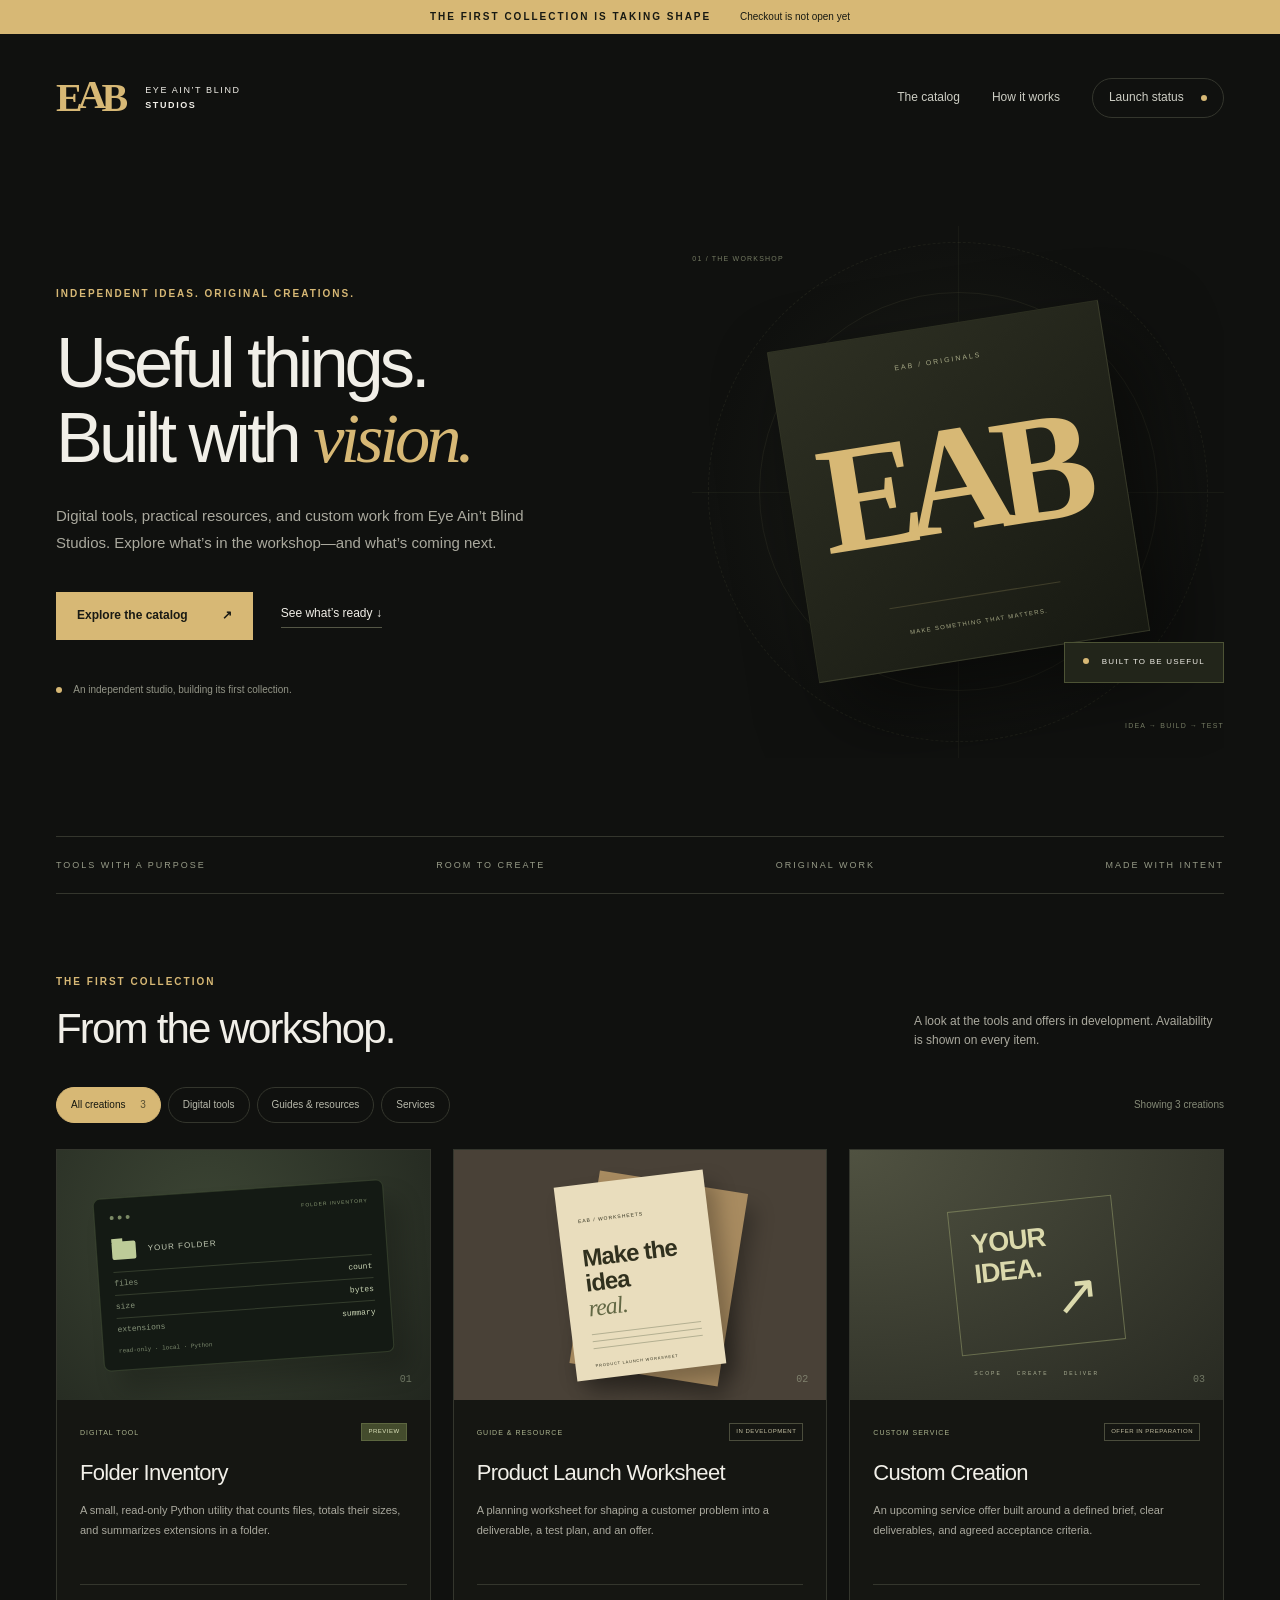
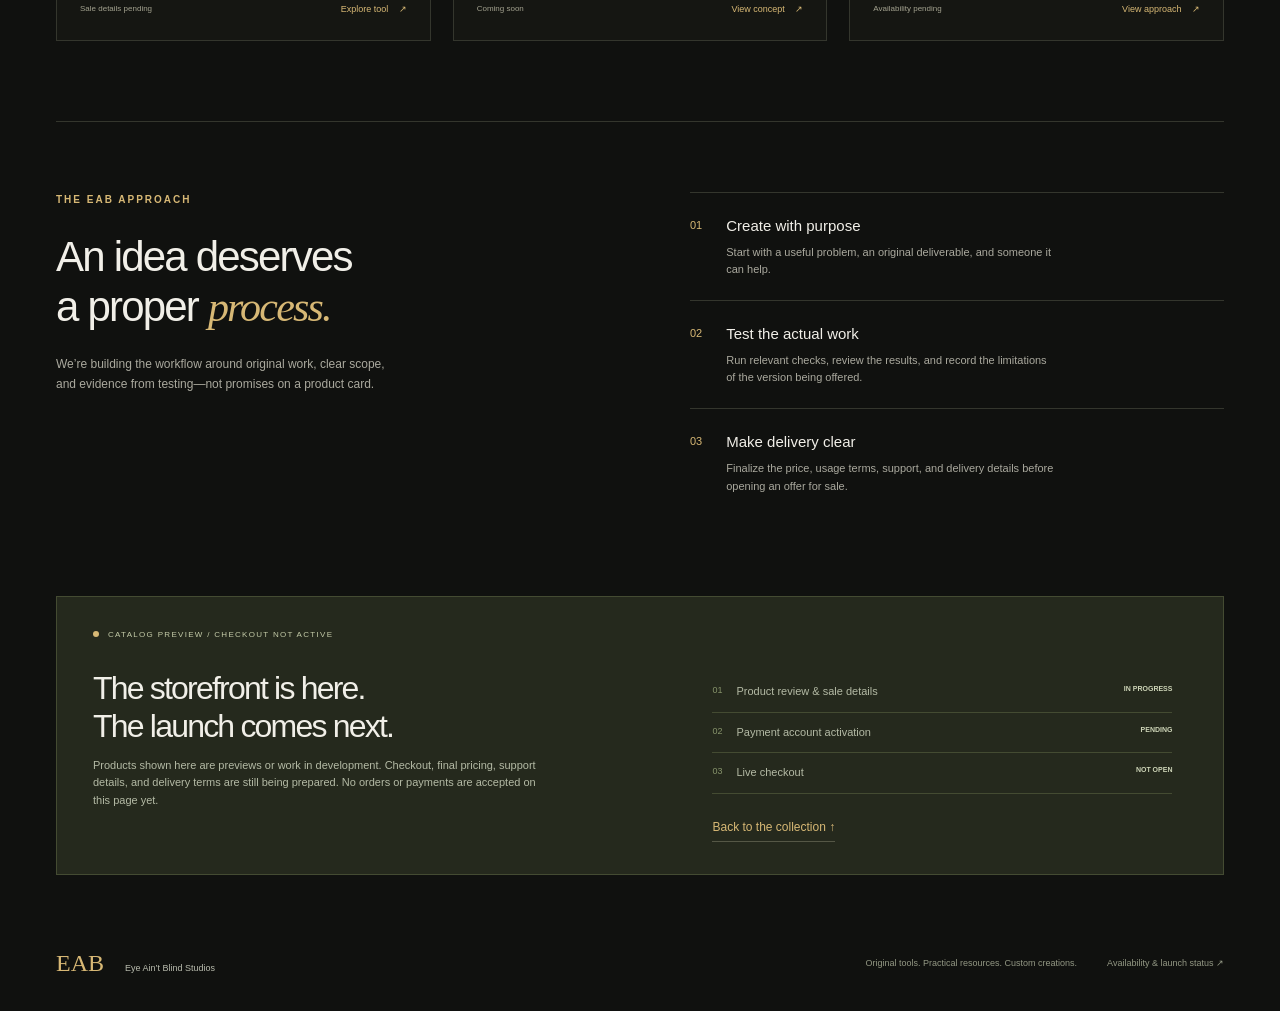
==== index.html @ 7453aaee "Publish original EAB catalog preview" ====
<!doctype html>
<html lang="en"><head><meta charset="utf-8"><meta name="viewport" content="width=device-width,initial-scale=1"><meta name="description" content="Explore original digital tools, practical guides and custom creation services from Eye Ain’t Blind Studios. Preview the catalog as we prepare for launch."><meta name="theme-color" content="#10110f"><title>EAB Studios — Original Tools & Custom Creations</title><link rel="stylesheet" href="styles.css"><script src="catalog.js" defer></script></head>
<body><a class="skip" href="#catalog">Skip to catalog</a><div class="announcement">THE FIRST COLLECTION IS TAKING SHAPE <span>Checkout is not open yet</span></div>
<header class="header"><a class="brand" href="#" aria-label="EAB Studios home"><span class="brand-mark">E<span>A</span>B</span><span>EYE AIN’T BLIND<br><b>STUDIOS</b></span></a><nav aria-label="Main navigation"><a href="#catalog">The catalog</a><a href="#process">How it works</a><a class="nav-pill" href="#launch">Launch status <i></i></a></nav></header>
<main><section class="hero"><div class="hero-copy"><p class="eyebrow">INDEPENDENT IDEAS. ORIGINAL CREATIONS.</p><h1>Useful things.<br>Built with <em>vision.</em></h1><p class="intro">Digital tools, practical resources, and custom work from Eye Ain’t Blind Studios. Explore what’s in the workshop—and what’s coming next.</p><div class="hero-actions"><a class="button primary" href="#catalog">Explore the catalog <span>↗</span></a><a class="text-link" href="#launch">See what’s ready <span>↓</span></a></div><div class="hero-note"><span class="dot"></span> An independent studio, building its first collection.</div></div><div class="hero-art" aria-hidden="true"><div class="orbit orbit-one"></div><div class="orbit orbit-two"></div><div class="orbit orbit-three"></div><div class="art-cross horizontal"></div><div class="art-cross vertical"></div><div class="art-core"><span class="small-label">EAB / ORIGINALS</span><div class="monogram">E<span>A</span>B</div><span class="core-rule"></span><span class="small-label bottom">MAKE SOMETHING THAT MATTERS.</span></div><span class="art-coordinate top-left">01 / THE WORKSHOP</span><span class="art-coordinate bottom-right">IDEA → BUILD → TEST</span><div class="floating-label"><span class="dot"></span> BUILT TO BE USEFUL</div></div></section>
<div class="collection-line"><span>TOOLS WITH A PURPOSE</span><span>ROOM TO CREATE</span><span>ORIGINAL WORK</span><span>MADE WITH INTENT</span></div>
<section id="catalog" class="catalog section"><div class="section-heading"><div><p class="eyebrow">THE FIRST COLLECTION</p><h2>From the workshop.</h2></div><p>A look at the tools and offers in development. Availability is shown on every item.</p></div><div class="catalog-controls"><div class="filters" role="group" aria-label="Filter catalog"><button class="filter active" data-filter="all" aria-pressed="true">All creations <span>3</span></button><button class="filter" data-filter="tools" aria-pressed="false">Digital tools</button><button class="filter" data-filter="guides" aria-pressed="false">Guides & resources</button><button class="filter" data-filter="services" aria-pressed="false">Services</button></div><p id="results" aria-live="polite">Showing 3 creations</p></div>
<div class="product-grid">
<article class="product" data-category="tools"><div class="product-art tool-art" aria-hidden="true"><div class="mini-window"><div class="window-dots"><b></b><b></b><b></b><span>FOLDER INVENTORY</span></div><div class="file-row"><span class="folder-icon"></span><span>YOUR FOLDER</span></div><div class="inventory-line"><span>files</span><strong>count</strong></div><div class="inventory-line"><span>size</span><strong>bytes</strong></div><div class="inventory-line"><span>extensions</span><strong>summary</strong></div><div class="code-note">read-only · local · Python</div></div><span class="art-index">01</span></div><div class="product-copy"><div class="product-top"><span class="category">DIGITAL TOOL</span><span class="status preview">PREVIEW</span></div><h3>Folder Inventory</h3><p>A small, read-only Python utility that counts files, totals their sizes, and summarizes extensions in a folder.</p><div class="product-bottom"><span>Sale details pending</span><button class="detail-link" data-detail="inventory">Explore tool <span>↗</span></button></div></div></article>
<article class="product" data-category="guides"><div class="product-art guide-art" aria-hidden="true"><div class="paper back"></div><div class="paper front"><span class="paper-logo">EAB / WORKSHEETS</span><strong>Make the<br>idea<br><em>real.</em></strong><div class="paper-lines"><i></i><i></i><i></i></div><span class="paper-footer">PRODUCT LAUNCH WORKSHEET</span></div><span class="art-index">02</span></div><div class="product-copy"><div class="product-top"><span class="category">GUIDE & RESOURCE</span><span class="status">IN DEVELOPMENT</span></div><h3>Product Launch Worksheet</h3><p>A planning worksheet for shaping a customer problem into a deliverable, a test plan, and an offer.</p><div class="product-bottom"><span>Coming soon</span><button class="detail-link" data-detail="worksheet">View concept <span>↗</span></button></div></div></article>
<article class="product" data-category="services"><div class="product-art service-art" aria-hidden="true"><div class="service-symbol"><span>YOUR<br>IDEA.</span><i>↗</i></div><div class="service-labels"><span>SCOPE</span><span>CREATE</span><span>DELIVER</span></div><span class="art-index">03</span></div><div class="product-copy"><div class="product-top"><span class="category">CUSTOM SERVICE</span><span class="status">OFFER IN PREPARATION</span></div><h3>Custom Creation</h3><p>An upcoming service offer built around a defined brief, clear deliverables, and agreed acceptance criteria.</p><div class="product-bottom"><span>Availability pending</span><button class="detail-link" data-detail="service">View approach <span>↗</span></button></div></div></article>
</div></section>
<section id="process" class="process section"><div><p class="eyebrow">THE EAB APPROACH</p><h2>An idea deserves<br>a proper <em>process.</em></h2><p>We’re building the workflow around original work, clear scope, and evidence from testing—not promises on a product card.</p></div><ol><li><span>01</span><div><h3>Create with purpose</h3><p>Start with a useful problem, an original deliverable, and someone it can help.</p></div></li><li><span>02</span><div><h3>Test the actual work</h3><p>Run relevant checks, review the results, and record the limitations of the version being offered.</p></div></li><li><span>03</span><div><h3>Make delivery clear</h3><p>Finalize the price, usage terms, support, and delivery details before opening an offer for sale.</p></div></li></ol></section>
<section id="launch" class="launch section"><div class="launch-top"><span class="dot"></span><span>CATALOG PREVIEW / CHECKOUT NOT ACTIVE</span></div><div class="launch-body"><div><h2>The storefront is here.<br>The launch comes next.</h2><p>Products shown here are previews or work in development. Checkout, final pricing, support details, and delivery terms are still being prepared. No orders or payments are accepted on this page yet.</p></div><div class="launch-checks"><p><span>01</span> Product review & sale details <b>IN PROGRESS</b></p><p><span>02</span> Payment account activation <b>PENDING</b></p><p><span>03</span> Live checkout <b>NOT OPEN</b></p><a class="text-link" href="#catalog">Back to the collection ↑</a></div></div></section></main>
<footer><a class="footer-brand" href="#">EAB <span>Eye Ain’t Blind Studios</span></a><p>Original tools. Practical resources. Custom creations.</p><a href="#launch">Availability & launch status ↗</a></footer>
<dialog id="product-dialog" aria-labelledby="dialog-title"><div class="dialog-header"><span class="eyebrow">EAB / PRODUCT NOTES</span><button id="close-dialog" aria-label="Close product details">×</button></div><p id="dialog-status" class="status"></p><h2 id="dialog-title"></h2><p id="dialog-description"></p><ul id="dialog-points"></ul><p class="dialog-notice">This item is not currently offered for sale. Final pricing, usage terms, support and delivery details will be shown before checkout opens.</p><button class="button primary" id="dialog-done">Back to catalog</button></dialog>
</body></html>
---- styles.css ----
:root{--bg:#10110f;--panel:#191a16;--line:#34362d;--gold:#d7b875;--text:#f1efe8;--muted:#aaa99e}*{box-sizing:border-box}html{scroll-behavior:smooth;scroll-padding-top:32px}body{margin:0;background:var(--bg);color:var(--text);font-family:Arial,Helvetica,sans-serif;font-size:16px;line-height:1.6}a{color:inherit;text-decoration:none}button{font:inherit;cursor:pointer}button:focus-visible,a:focus-visible{outline:2px solid var(--gold);outline-offset:5px}[hidden]{display:none!important}.skip{position:absolute;top:-80px;left:15px;background:var(--gold);color:#111;padding:12px;z-index:10}.skip:focus{top:12px}.announcement{background:#d7b875;color:#171912;text-align:center;padding:9px 20px;font-size:10px;font-weight:bold;letter-spacing:2px}.announcement span{font-weight:normal;letter-spacing:0;margin-left:24px}.header,main,footer{max-width:1440px;margin:auto}.header{display:flex;align-items:center;justify-content:space-between;padding:32px 56px}.brand{display:flex;align-items:center;gap:17px}.brand>span:last-child{font-size:9px;line-height:1.7;letter-spacing:1.6px}.brand-mark{font-family:Georgia,serif;font-weight:bold;font-size:40px;letter-spacing:-5px;padding-right:5px;color:var(--gold)}.brand-mark span,.monogram span{display:inline-block;transform:translateY(-3px)}nav{display:flex;align-items:center;gap:32px;font-size:12px;color:#cdcec4}.nav-pill{border:1px solid var(--line);padding:9px 16px;border-radius:30px}.nav-pill i{display:inline-block;width:6px;height:6px;background:var(--gold);border-radius:100%;margin-left:14px}.hero{padding:64px 56px 78px;display:grid;grid-template-columns:1.15fr 1fr;gap:25px;align-items:center}.eyebrow{font-size:10px;font-weight:bold;letter-spacing:2px;color:var(--gold);margin:0 0 24px}.hero h1{font-size:clamp(52px,5.5vw,83px);line-height:1.06;letter-spacing:-4px;font-weight:500;margin:0 0 27px}em{font-family:Georgia,serif;font-weight:normal;color:var(--gold)}.intro{color:var(--muted);font-size:15px;max-width:475px;line-height:1.8}.hero-actions{display:flex;gap:28px;align-items:center;margin-top:36px}.button{display:inline-flex;justify-content:center;align-items:center;gap:34px;padding:14px 21px;border:0;font-size:12px;font-weight:bold}.primary{background:var(--gold);color:#191a14}.primary:hover{background:#ebce91}.text-link{font-size:12px;border-bottom:1px solid #555746;padding-bottom:4px}.hero-note{font-size:10px;color:#939587;margin-top:42px}.dot{display:inline-block;width:6px;height:6px;border-radius:100%;background:var(--gold);margin-right:9px}.hero-art{aspect-ratio:1;position:relative;display:grid;place-items:center;overflow:hidden;background:radial-gradient(ellipse at center,#34372955,transparent 66%)}.orbit{position:absolute;border:1px solid #5d62432e;border-radius:50%;width:75%;height:75%}.orbit-two{width:58%;height:58%}.orbit-three{width:94%;height:94%;border-style:dashed}.art-cross{position:absolute;background:#5d62431f}.horizontal{height:1px;width:100%;top:50%}.vertical{width:1px;height:100%;left:50%}.art-core{width:63%;height:63%;display:flex;align-items:center;justify-content:center;flex-direction:column;border:1px solid #6a6c493b;background:linear-gradient(145deg,#2e3023,#171912);transform:rotate(-9deg);box-shadow:24px 40px 80px #0008}.small-label{font-size:7px;letter-spacing:2px;color:#a8aa87}.monogram{font-family:Georgia,serif;font-size:clamp(80px,12vw,164px);line-height:1.5;letter-spacing:-19px;color:var(--gold);padding-right:18px;font-weight:bold}.core-rule{width:52%;height:1px;background:#8b805551;margin:0 0 22px}.bottom{font-size:6px;letter-spacing:1.3px}.art-coordinate{position:absolute;color:#747a62;font-size:7px;letter-spacing:1.2px}.top-left{top:5%;left:0}.bottom-right{bottom:5%;right:0}.floating-label{position:absolute;right:0;bottom:14%;font-size:8px;letter-spacing:1.2px;background:#22251a;border:1px solid #4d5335;padding:13px 18px}.collection-line{display:flex;justify-content:space-between;margin:0 56px;padding:21px 0;border-top:1px solid var(--line);border-bottom:1px solid var(--line);font-size:9px;letter-spacing:2px;color:#979b87}.section{padding:80px 56px}.section-heading{display:flex;justify-content:space-between;align-items:end;gap:40px}.section-heading h2,.process h2,.launch h2{font-size:42px;letter-spacing:-1.8px;line-height:1.2;font-weight:500;margin:0}.section-heading .eyebrow{margin-bottom:14px}.section-heading>p{color:var(--muted);font-size:12px;max-width:310px;margin:0 0 4px}.catalog-controls{display:flex;align-items:center;justify-content:space-between;margin:33px 0 26px}.filters{display:flex;gap:7px;flex-wrap:wrap}.filter{border:1px solid var(--line);padding:9px 14px;background:transparent;color:#b9baac;font-size:10px;border-radius:25px}.filter.active{color:#15170f;background:var(--gold);border-color:var(--gold)}.filter span{margin-left:12px;opacity:.65}#results{font-size:10px;color:#858a77}.product-grid{display:grid;grid-template-columns:repeat(3,1fr);gap:22px}.product{border:1px solid var(--line);background:#151612;overflow:hidden;transition:transform .2s,border-color .2s}.product:hover{transform:translateY(-4px);border-color:#6c7154}.product-art{height:250px;position:relative;overflow:hidden;display:grid;place-items:center}.tool-art{background:radial-gradient(circle at 40% 30%,#3c4534,#22271f)}.mini-window{width:78%;background:#141a14;border:1px solid #788b5e4d;border-radius:7px;padding:15px;box-shadow:15px 20px 25px #0003;transform:rotate(-4deg)}.window-dots{display:flex;gap:4px;align-items:center}.window-dots b{height:4px;width:4px;background:#7b8a65;border-radius:50%}.window-dots span{margin-left:auto;font-size:5px;color:#8a9a75;letter-spacing:1px}.file-row{display:flex;align-items:center;gap:12px;margin:20px 0 12px;font-size:8px;letter-spacing:1px;color:#c4ccb6}.folder-icon{width:24px;height:18px;background:#bdcb98;border-radius:2px;position:relative}.folder-icon:before{content:'';position:absolute;width:11px;height:4px;background:#bdcb98;top:-3px;left:0}.inventory-line{display:flex;justify-content:space-between;border-top:1px solid #343d2d;padding:5px 0;font:8px/1.5 monospace;color:#89967c}.inventory-line strong{color:#c9d4b4;font-weight:normal}.code-note{margin-top:7px;font:6px monospace;color:#7b886d}.art-index{position:absolute;bottom:15px;right:18px;font:10px monospace;color:#aeb79b88}.guide-art{background:#494137}.paper{position:absolute;width:150px;height:195px;box-shadow:10px 14px 20px #0004}.paper.back{background:#a88b60;transform:rotate(9deg) translate(19px,0)}.paper.front{background:#e9ddbd;transform:rotate(-7deg);color:#30301e;padding:20px}.paper-logo{font-size:5px;letter-spacing:1px}.paper strong{display:block;font-size:24px;line-height:1.05;margin-top:15px;letter-spacing:-1px}.paper strong em{color:#626744}.paper-lines{margin-top:13px}.paper-lines i{display:block;height:1px;background:#b4b092;margin-top:6px}.paper-footer{display:block;font-size:4px;letter-spacing:.8px;margin-top:14px}.service-art{background:radial-gradient(ellipse at top left,#505241,#282a22)}.service-symbol{width:165px;height:145px;display:flex;justify-content:space-between;border:1px solid #989f6e88;transform:rotate(-6deg);padding:20px;color:#dbd9ac}.service-symbol span{font-size:27px;font-weight:bold;line-height:1.1;letter-spacing:-1px}.service-symbol i{align-self:end;font-size:55px;font-style:normal;line-height:1}.service-labels{position:absolute;bottom:23px;display:flex;gap:15px;font-size:5px;letter-spacing:2px;color:#aeb397}.product-copy{padding:23px}.product-top{display:flex;justify-content:space-between;align-items:center;gap:8px}.category{font-size:7px;color:#acb58f;letter-spacing:1px}.status{font-size:6px;letter-spacing:.5px;border:1px solid #4b4d3c;color:#c3bea1;padding:3px 6px;display:inline-block}.preview{background:#444c2d;color:#e0e6be;border-color:#5c663f}.product h3{font-size:22px;letter-spacing:-.7px;margin:14px 0 10px;font-weight:500}.product-copy>p{font-size:11px;color:var(--muted);line-height:1.8;min-height:60px;margin-bottom:23px}.product-bottom{border-top:1px solid var(--line);padding-top:17px;display:flex;justify-content:space-between;align-items:center;gap:8px;font-size:8px;color:#a3a28f}.detail-link{font-size:9px;background:none;border:0;padding:0;color:var(--gold)}.detail-link span{margin-left:8px}.process{display:grid;grid-template-columns:1fr 1fr;gap:100px;border-top:1px solid var(--line);margin:0 56px;padding:70px 0}.process>div>p:last-child{font-size:12px;color:var(--muted);max-width:350px;margin-top:23px}.process ol{list-style:none;padding:0;margin:0}.process li{display:flex;gap:24px;border-top:1px solid var(--line);padding:21px 0}.process li>span{font-size:11px;color:var(--gold);padding-top:3px}.process li h3{font-size:15px;margin:0 0 6px;font-weight:500}.process li p{font-size:11px;color:var(--muted);margin:0;max-width:330px}.launch{background:#25291d;border:1px solid #444b32;margin:10px 56px 72px;padding:32px 36px}.launch-top{font-size:8px;letter-spacing:1.3px;color:#c4cba8}.launch-body{display:grid;grid-template-columns:1.2fr 1fr;gap:50px;margin-top:27px}.launch h2{font-size:32px}.launch-body>div>p{font-size:11px;color:#b4baa5;max-width:460px}.launch-checks{padding-top:3px}.launch-checks p{display:flex;gap:14px;border-bottom:1px solid #444b32;padding-bottom:11px;font-size:10px}.launch-checks p>span{color:#87946b;font-size:9px}.launch-checks b{margin-left:auto;font-size:7px;color:#cdd4b7;white-space:nowrap}.launch-checks>.text-link{display:inline-block;margin-top:13px;color:var(--gold)}footer{padding:0 56px 32px;display:flex;align-items:center;gap:30px;font-size:9px;color:#939884}.footer-brand{font:24px Georgia,serif;color:var(--gold);white-space:nowrap}.footer-brand span{font:9px Arial,sans-serif;color:#b9bcae;margin-left:15px}footer>p{margin-left:auto}footer>a:last-child{font-size:9px}dialog{color:var(--text);background:#1b1e16;border:1px solid #5f6743;max-width:620px;width:calc(100% - 36px);padding:32px;box-shadow:0 25px 100px #0008}dialog::backdrop{background:#000b;backdrop-filter:blur(5px)}.dialog-header{display:flex;justify-content:space-between;align-items:center}.dialog-header .eyebrow{margin:0}.dialog-header button{background:none;border:0;color:var(--gold);font-size:26px}dialog h2{font-size:36px;line-height:1.2;letter-spacing:-1px;margin:16px 0}dialog p,dialog li{font-size:13px;color:#bdc1af}dialog ul{padding-left:18px}dialog li{margin:10px 0}dialog .status{margin-top:24px}.dialog-notice{border-top:1px solid var(--line);padding-top:18px;margin-top:22px}dialog .button{margin-top:12px}@media(min-width:1500px){.hero-art{max-height:500px}}@media(max-width:950px){.header{padding:25px 28px}.hero{padding:40px 28px 55px}.hero h1{font-size:60px}.section{padding:60px 28px}.collection-line{margin:0 28px}.product-grid{gap:12px}.product-copy{padding:17px}.product-art{height:205px}.product h3{font-size:19px}.product-top{align-items:start;flex-direction:column}.process{margin:0 28px;gap:45px}.launch{margin:0 28px 55px;padding:25px}.launch-body{gap:25px}footer{padding:0 28px 30px;flex-wrap:wrap}footer>p{margin-left:0}.product-copy>p{min-height:80px}}@media(max-width:650px){.announcement{font-size:7px;letter-spacing:1px}.announcement span{display:block;margin:3px 0 0}.header{padding:22px}.brand-mark{font-size:32px}.brand>span:last-child{font-size:7px}nav{gap:16px}nav>a:nth-child(2){display:none}.nav-pill{padding:6px 10px;font-size:9px}.nav-pill i{margin-left:5px}.hero{grid-template-columns:1fr;padding:40px 22px 25px;gap:10px}.hero h1{font-size:59px;letter-spacing:-3px}.eyebrow{font-size:8px}.intro{font-size:13px}.hero-art{width:95%;max-width:390px;justify-self:center}.hero-note{margin-top:28px}.hero-actions{gap:20px}.hero-actions .text-link{font-size:10px}.hero .button{font-size:11px}.monogram{font-size:125px}.collection-line{margin:0 22px;gap:16px;flex-wrap:wrap;justify-content:start;font-size:7px}.collection-line span{width:45%}.section{padding:45px 22px}.section-heading{display:block}.section-heading h2,.process h2{font-size:35px}.section-heading>p{margin-top:15px;max-width:100%;font-size:11px}.catalog-controls{display:block;margin:25px 0 16px}.filter{font-size:9px;padding:8px 11px}#results{margin:12px 0}.product-grid{grid-template-columns:1fr;gap:22px}.product-art{height:265px}.mini-window{width:67%}.product-copy{padding:24px}.product h3{font-size:25px}.product-top{flex-direction:row;align-items:center}.product-copy>p{font-size:13px;min-height:0}.category{font-size:8px}.status{font-size:7px}.product-bottom{font-size:10px}.detail-link{font-size:11px}.process{grid-template-columns:1fr;margin:0 22px;padding:42px 0;gap:24px}.process>div>p:last-child{max-width:none}.process li p{font-size:12px}.launch{margin:0 22px 40px;padding:23px}.launch-top{font-size:7px}.launch-body{grid-template-columns:1fr;gap:15px}.launch h2{font-size:29px}.launch-body>div>p{font-size:12px}.launch-checks p{font-size:9px}footer{display:block;padding:0 22px 26px}footer>p{font-size:10px;margin:14px 0}.footer-brand{font-size:28px}dialog{padding:23px}dialog h2{font-size:30px}}@media(prefers-reduced-motion:reduce){html{scroll-behavior:auto}.product{transition:none}.product:hover{transform:none}}
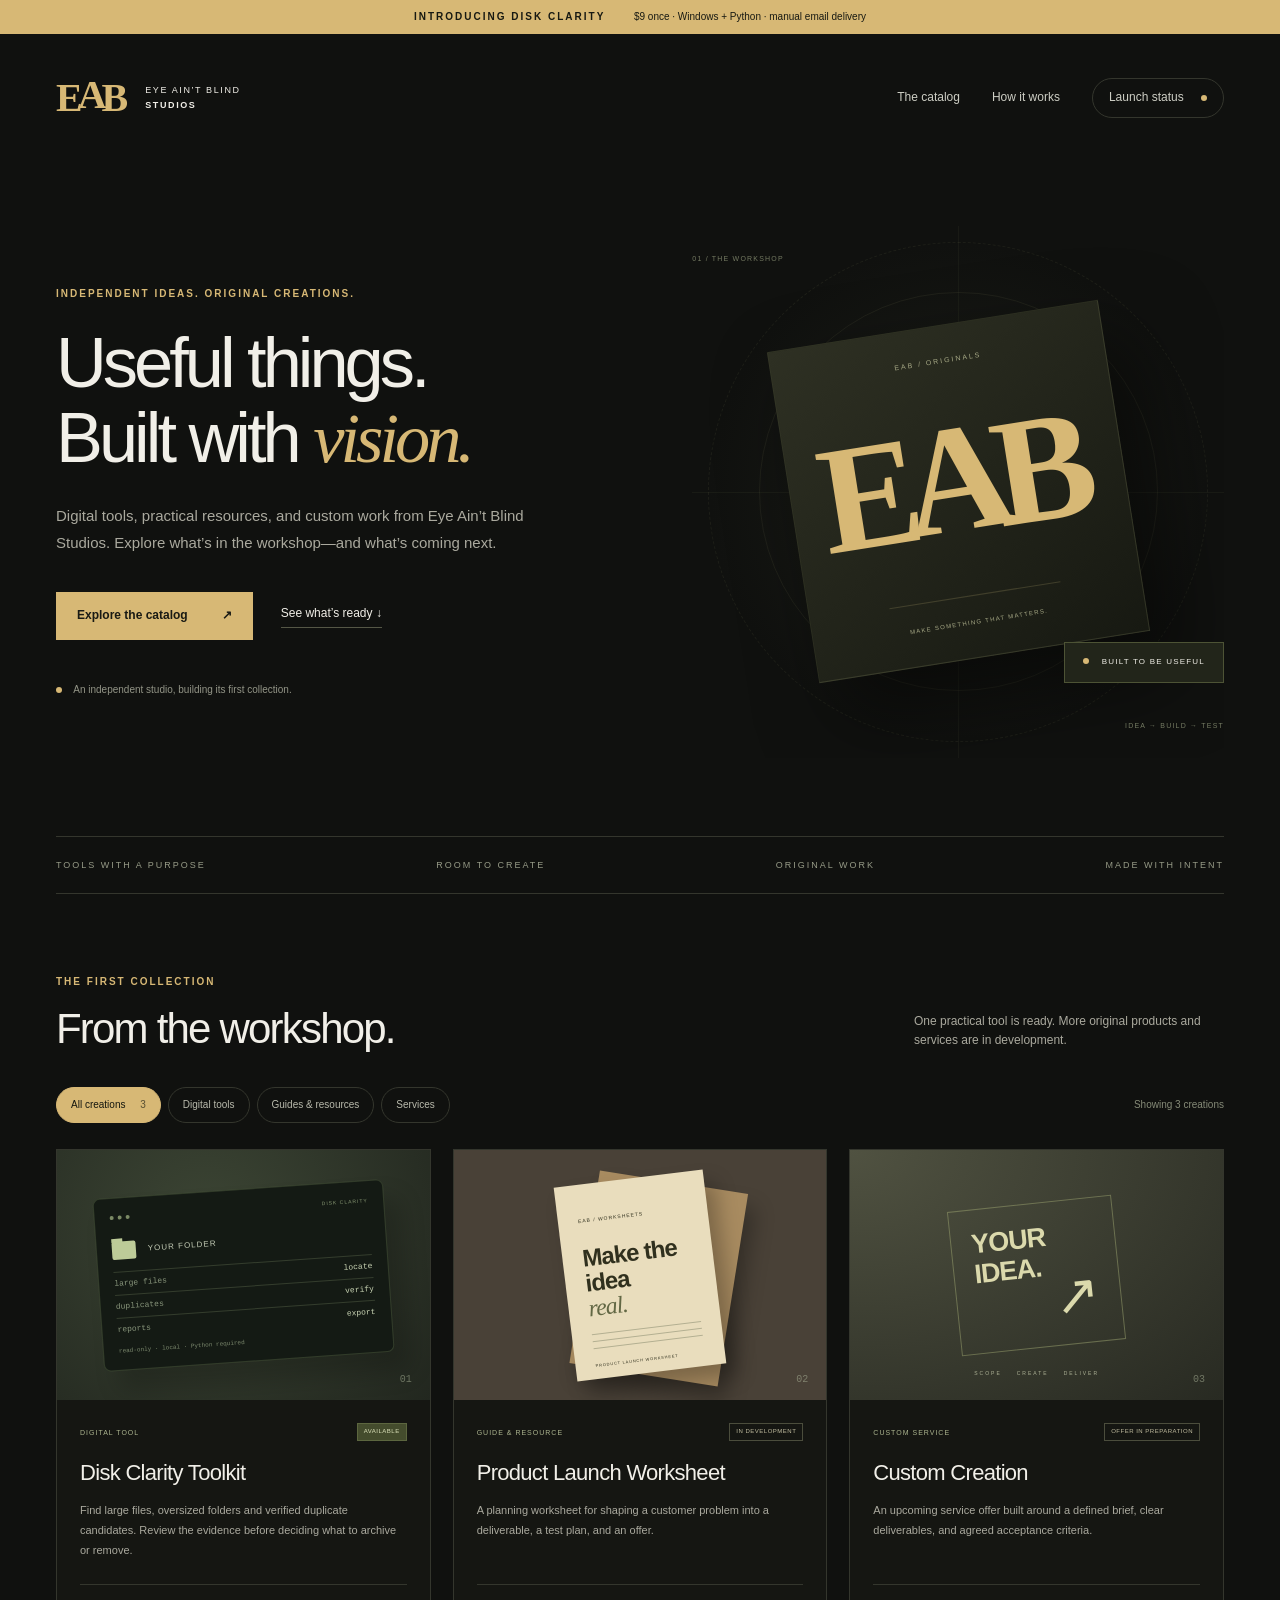
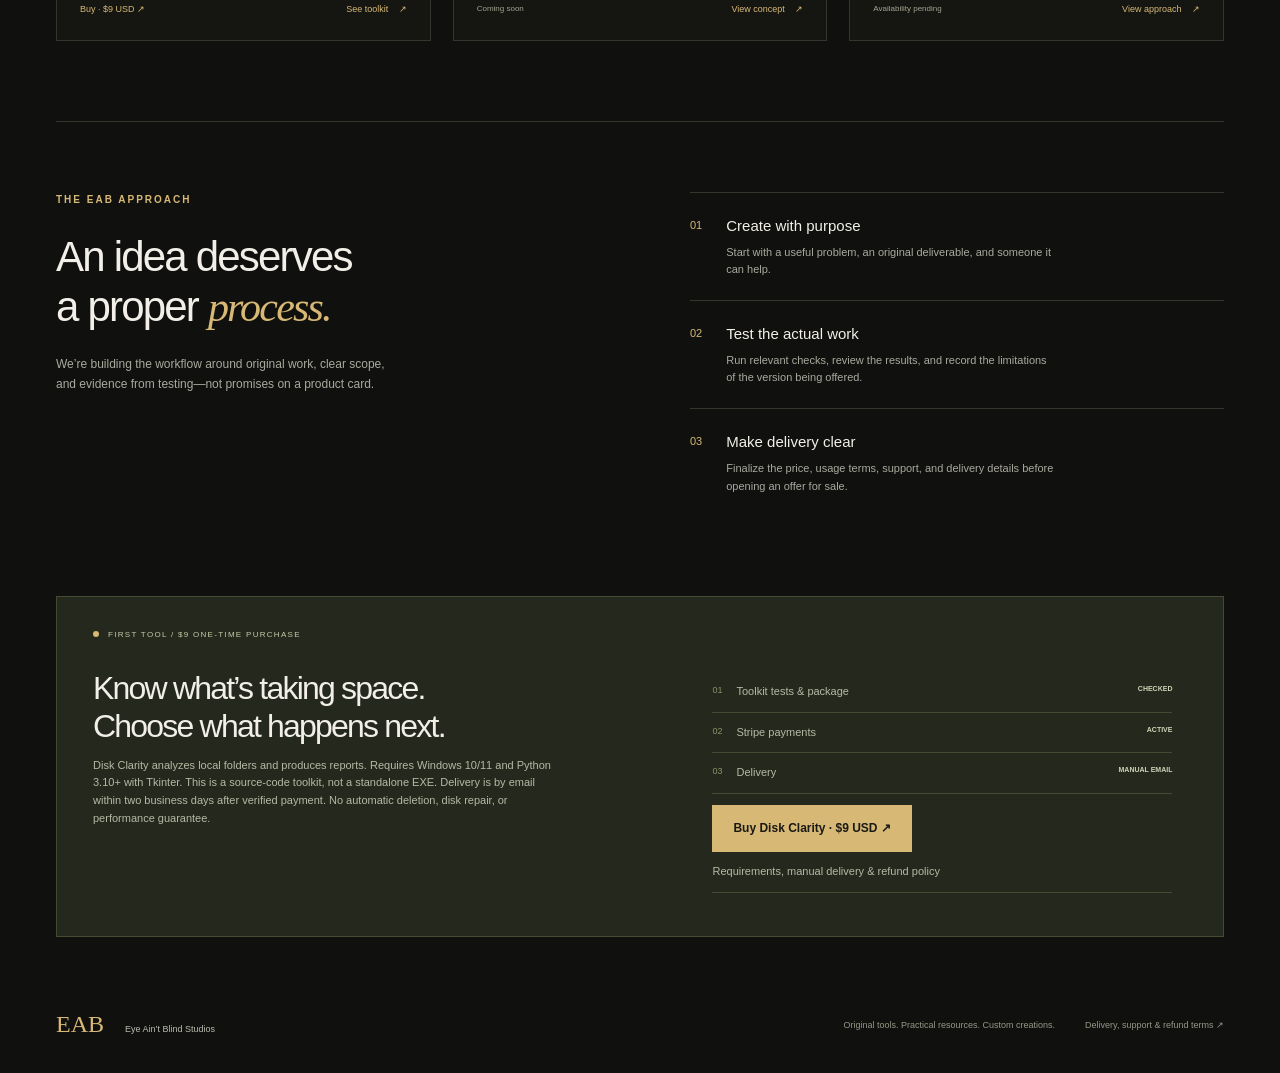
==== commit 0c7f23c9: "Launch Disk Clarity toolkit with live Stripe checkout and delivery terms" ====
--- a/index.html
+++ b/index.html
@@ -1,17 +1,17 @@
 <!doctype html>
-<html lang="en"><head><meta charset="utf-8"><meta name="viewport" content="width=device-width,initial-scale=1"><meta name="description" content="Explore original digital tools, practical guides and custom creation services from Eye Ain’t Blind Studios. Preview the catalog as we prepare for launch."><meta name="theme-color" content="#10110f"><title>EAB Studios — Original Tools & Custom Creations</title><link rel="stylesheet" href="styles.css"><script src="catalog.js" defer></script></head>
-<body><a class="skip" href="#catalog">Skip to catalog</a><div class="announcement">THE FIRST COLLECTION IS TAKING SHAPE <span>Checkout is not open yet</span></div>
+<html lang="en"><head><meta charset="utf-8"><meta name="viewport" content="width=device-width,initial-scale=1"><meta name="description" content="Explore original digital tools, practical guides and custom creation services from Eye Ain’t Blind Studios. Explore the Disk Clarity Toolkit and upcoming original creations."><meta name="theme-color" content="#10110f"><title>EAB Studios — Original Tools & Custom Creations</title><link rel="stylesheet" href="styles.css"><script src="catalog.js" defer></script></head>
+<body><a class="skip" href="#catalog">Skip to catalog</a><div class="announcement">INTRODUCING DISK CLARITY <span>$9 once · Windows + Python · manual email delivery</span></div>
 <header class="header"><a class="brand" href="#" aria-label="EAB Studios home"><span class="brand-mark">E<span>A</span>B</span><span>EYE AIN’T BLIND<br><b>STUDIOS</b></span></a><nav aria-label="Main navigation"><a href="#catalog">The catalog</a><a href="#process">How it works</a><a class="nav-pill" href="#launch">Launch status <i></i></a></nav></header>
 <main><section class="hero"><div class="hero-copy"><p class="eyebrow">INDEPENDENT IDEAS. ORIGINAL CREATIONS.</p><h1>Useful things.<br>Built with <em>vision.</em></h1><p class="intro">Digital tools, practical resources, and custom work from Eye Ain’t Blind Studios. Explore what’s in the workshop—and what’s coming next.</p><div class="hero-actions"><a class="button primary" href="#catalog">Explore the catalog <span>↗</span></a><a class="text-link" href="#launch">See what’s ready <span>↓</span></a></div><div class="hero-note"><span class="dot"></span> An independent studio, building its first collection.</div></div><div class="hero-art" aria-hidden="true"><div class="orbit orbit-one"></div><div class="orbit orbit-two"></div><div class="orbit orbit-three"></div><div class="art-cross horizontal"></div><div class="art-cross vertical"></div><div class="art-core"><span class="small-label">EAB / ORIGINALS</span><div class="monogram">E<span>A</span>B</div><span class="core-rule"></span><span class="small-label bottom">MAKE SOMETHING THAT MATTERS.</span></div><span class="art-coordinate top-left">01 / THE WORKSHOP</span><span class="art-coordinate bottom-right">IDEA → BUILD → TEST</span><div class="floating-label"><span class="dot"></span> BUILT TO BE USEFUL</div></div></section>
 <div class="collection-line"><span>TOOLS WITH A PURPOSE</span><span>ROOM TO CREATE</span><span>ORIGINAL WORK</span><span>MADE WITH INTENT</span></div>
-<section id="catalog" class="catalog section"><div class="section-heading"><div><p class="eyebrow">THE FIRST COLLECTION</p><h2>From the workshop.</h2></div><p>A look at the tools and offers in development. Availability is shown on every item.</p></div><div class="catalog-controls"><div class="filters" role="group" aria-label="Filter catalog"><button class="filter active" data-filter="all" aria-pressed="true">All creations <span>3</span></button><button class="filter" data-filter="tools" aria-pressed="false">Digital tools</button><button class="filter" data-filter="guides" aria-pressed="false">Guides & resources</button><button class="filter" data-filter="services" aria-pressed="false">Services</button></div><p id="results" aria-live="polite">Showing 3 creations</p></div>
+<section id="catalog" class="catalog section"><div class="section-heading"><div><p class="eyebrow">THE FIRST COLLECTION</p><h2>From the workshop.</h2></div><p>One practical tool is ready. More original products and services are in development.</p></div><div class="catalog-controls"><div class="filters" role="group" aria-label="Filter catalog"><button class="filter active" data-filter="all" aria-pressed="true">All creations <span>3</span></button><button class="filter" data-filter="tools" aria-pressed="false">Digital tools</button><button class="filter" data-filter="guides" aria-pressed="false">Guides & resources</button><button class="filter" data-filter="services" aria-pressed="false">Services</button></div><p id="results" aria-live="polite">Showing 3 creations</p></div>
 <div class="product-grid">
-<article class="product" data-category="tools"><div class="product-art tool-art" aria-hidden="true"><div class="mini-window"><div class="window-dots"><b></b><b></b><b></b><span>FOLDER INVENTORY</span></div><div class="file-row"><span class="folder-icon"></span><span>YOUR FOLDER</span></div><div class="inventory-line"><span>files</span><strong>count</strong></div><div class="inventory-line"><span>size</span><strong>bytes</strong></div><div class="inventory-line"><span>extensions</span><strong>summary</strong></div><div class="code-note">read-only · local · Python</div></div><span class="art-index">01</span></div><div class="product-copy"><div class="product-top"><span class="category">DIGITAL TOOL</span><span class="status preview">PREVIEW</span></div><h3>Folder Inventory</h3><p>A small, read-only Python utility that counts files, totals their sizes, and summarizes extensions in a folder.</p><div class="product-bottom"><span>Sale details pending</span><button class="detail-link" data-detail="inventory">Explore tool <span>↗</span></button></div></div></article>
+<article class="product" data-category="tools"><div class="product-art tool-art" aria-hidden="true"><div class="mini-window"><div class="window-dots"><b></b><b></b><b></b><span>DISK CLARITY</span></div><div class="file-row"><span class="folder-icon"></span><span>YOUR FOLDER</span></div><div class="inventory-line"><span>large files</span><strong>locate</strong></div><div class="inventory-line"><span>duplicates</span><strong>verify</strong></div><div class="inventory-line"><span>reports</span><strong>export</strong></div><div class="code-note">read-only · local · Python required</div></div><span class="art-index">01</span></div><div class="product-copy"><div class="product-top"><span class="category">DIGITAL TOOL</span><span class="status preview">AVAILABLE</span></div><h3>Disk Clarity Toolkit</h3><p>Find large files, oversized folders and verified duplicate candidates. Review the evidence before deciding what to archive or remove.</p><div class="product-bottom"><a class="detail-link" href="https://buy.stripe.com/dRm8wP23E9TediY2ZY8Ra00" rel="noopener noreferrer">Buy · $9 USD ↗</a><button class="detail-link" data-detail="inventory">See toolkit <span>↗</span></button></div></div></article>
 <article class="product" data-category="guides"><div class="product-art guide-art" aria-hidden="true"><div class="paper back"></div><div class="paper front"><span class="paper-logo">EAB / WORKSHEETS</span><strong>Make the<br>idea<br><em>real.</em></strong><div class="paper-lines"><i></i><i></i><i></i></div><span class="paper-footer">PRODUCT LAUNCH WORKSHEET</span></div><span class="art-index">02</span></div><div class="product-copy"><div class="product-top"><span class="category">GUIDE & RESOURCE</span><span class="status">IN DEVELOPMENT</span></div><h3>Product Launch Worksheet</h3><p>A planning worksheet for shaping a customer problem into a deliverable, a test plan, and an offer.</p><div class="product-bottom"><span>Coming soon</span><button class="detail-link" data-detail="worksheet">View concept <span>↗</span></button></div></div></article>
 <article class="product" data-category="services"><div class="product-art service-art" aria-hidden="true"><div class="service-symbol"><span>YOUR<br>IDEA.</span><i>↗</i></div><div class="service-labels"><span>SCOPE</span><span>CREATE</span><span>DELIVER</span></div><span class="art-index">03</span></div><div class="product-copy"><div class="product-top"><span class="category">CUSTOM SERVICE</span><span class="status">OFFER IN PREPARATION</span></div><h3>Custom Creation</h3><p>An upcoming service offer built around a defined brief, clear deliverables, and agreed acceptance criteria.</p><div class="product-bottom"><span>Availability pending</span><button class="detail-link" data-detail="service">View approach <span>↗</span></button></div></div></article>
 </div></section>
 <section id="process" class="process section"><div><p class="eyebrow">THE EAB APPROACH</p><h2>An idea deserves<br>a proper <em>process.</em></h2><p>We’re building the workflow around original work, clear scope, and evidence from testing—not promises on a product card.</p></div><ol><li><span>01</span><div><h3>Create with purpose</h3><p>Start with a useful problem, an original deliverable, and someone it can help.</p></div></li><li><span>02</span><div><h3>Test the actual work</h3><p>Run relevant checks, review the results, and record the limitations of the version being offered.</p></div></li><li><span>03</span><div><h3>Make delivery clear</h3><p>Finalize the price, usage terms, support, and delivery details before opening an offer for sale.</p></div></li></ol></section>
-<section id="launch" class="launch section"><div class="launch-top"><span class="dot"></span><span>CATALOG PREVIEW / CHECKOUT NOT ACTIVE</span></div><div class="launch-body"><div><h2>The storefront is here.<br>The launch comes next.</h2><p>Products shown here are previews or work in development. Checkout, final pricing, support details, and delivery terms are still being prepared. No orders or payments are accepted on this page yet.</p></div><div class="launch-checks"><p><span>01</span> Product review & sale details <b>IN PROGRESS</b></p><p><span>02</span> Payment account activation <b>PENDING</b></p><p><span>03</span> Live checkout <b>NOT OPEN</b></p><a class="text-link" href="#catalog">Back to the collection ↑</a></div></div></section></main>
-<footer><a class="footer-brand" href="#">EAB <span>Eye Ain’t Blind Studios</span></a><p>Original tools. Practical resources. Custom creations.</p><a href="#launch">Availability & launch status ↗</a></footer>
-<dialog id="product-dialog" aria-labelledby="dialog-title"><div class="dialog-header"><span class="eyebrow">EAB / PRODUCT NOTES</span><button id="close-dialog" aria-label="Close product details">×</button></div><p id="dialog-status" class="status"></p><h2 id="dialog-title"></h2><p id="dialog-description"></p><ul id="dialog-points"></ul><p class="dialog-notice">This item is not currently offered for sale. Final pricing, usage terms, support and delivery details will be shown before checkout opens.</p><button class="button primary" id="dialog-done">Back to catalog</button></dialog>
+<section id="launch" class="launch section"><div class="launch-top"><span class="dot"></span><span>FIRST TOOL / $9 ONE-TIME PURCHASE</span></div><div class="launch-body"><div><h2>Know what’s taking space.<br>Choose what happens next.</h2><p>Disk Clarity analyzes local folders and produces reports. Requires Windows 10/11 and Python 3.10+ with Tkinter. This is a source-code toolkit, not a standalone EXE. Delivery is by email within two business days after verified payment. No automatic deletion, disk repair, or performance guarantee.</p></div><div class="launch-checks"><p><span>01</span> Toolkit tests & package <b>CHECKED</b></p><p><span>02</span> Stripe payments <b>ACTIVE</b></p><p><span>03</span> Delivery <b>MANUAL EMAIL</b></p><a class="button primary" href="https://buy.stripe.com/dRm8wP23E9TediY2ZY8Ra00" rel="noopener noreferrer">Buy Disk Clarity · $9 USD ↗</a><p><a href="terms.html">Requirements, manual delivery & refund policy</a></p></div></div></section></main>
+<footer><a class="footer-brand" href="#">EAB <span>Eye Ain’t Blind Studios</span></a><p>Original tools. Practical resources. Custom creations.</p><a href="terms.html">Delivery, support & refund terms ↗</a></footer>
+<dialog id="product-dialog" aria-labelledby="dialog-title"><div class="dialog-header"><span class="eyebrow">EAB / PRODUCT NOTES</span><button id="close-dialog" aria-label="Close product details">×</button></div><p id="dialog-status" class="status"></p><h2 id="dialog-title"></h2><p id="dialog-description"></p><ul id="dialog-points"></ul><p id="dialog-notice" class="dialog-notice"></p><a id="dialog-checkout" class="button primary" href="#" hidden>Buy toolkit · $9 USD ↗</a><p><a href="terms.html">Read delivery, requirements, license and refund terms</a></p><button class="button primary" id="dialog-done">Back to catalog</button></dialog>
 </body></html>
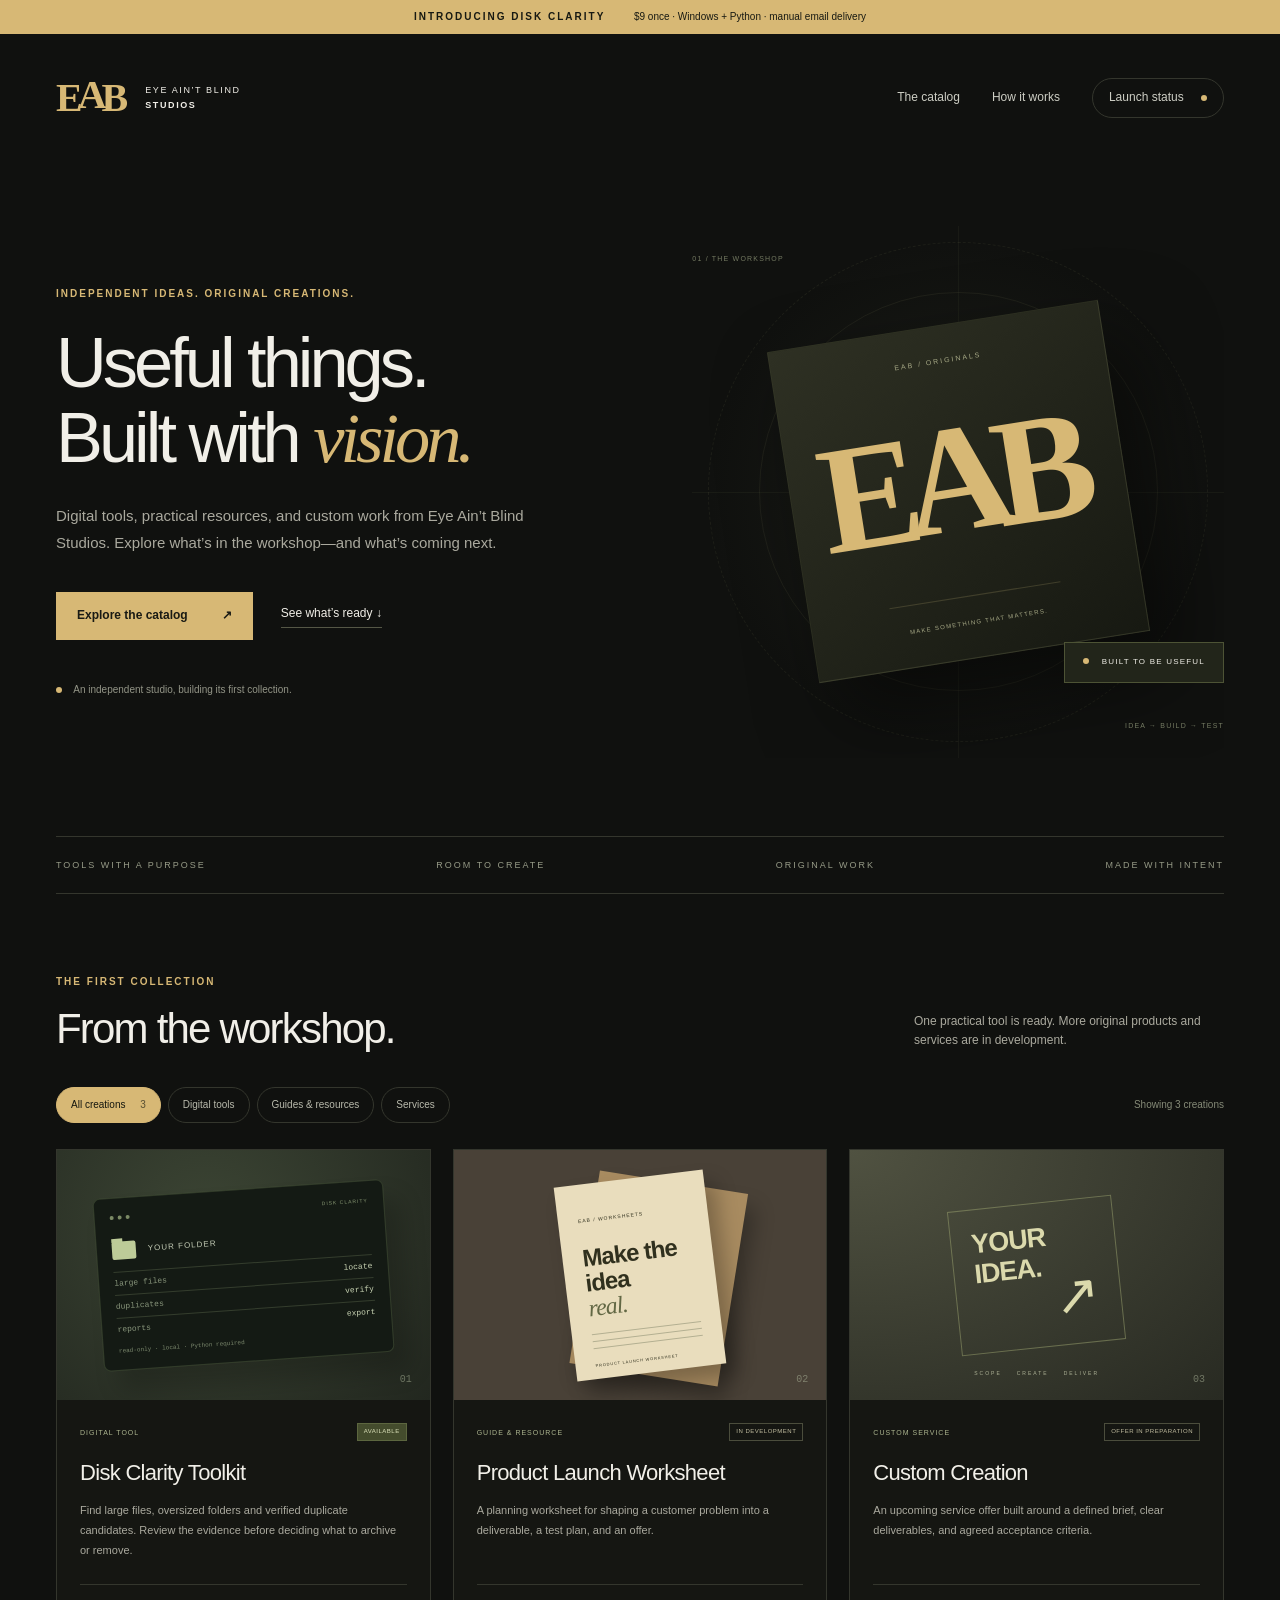
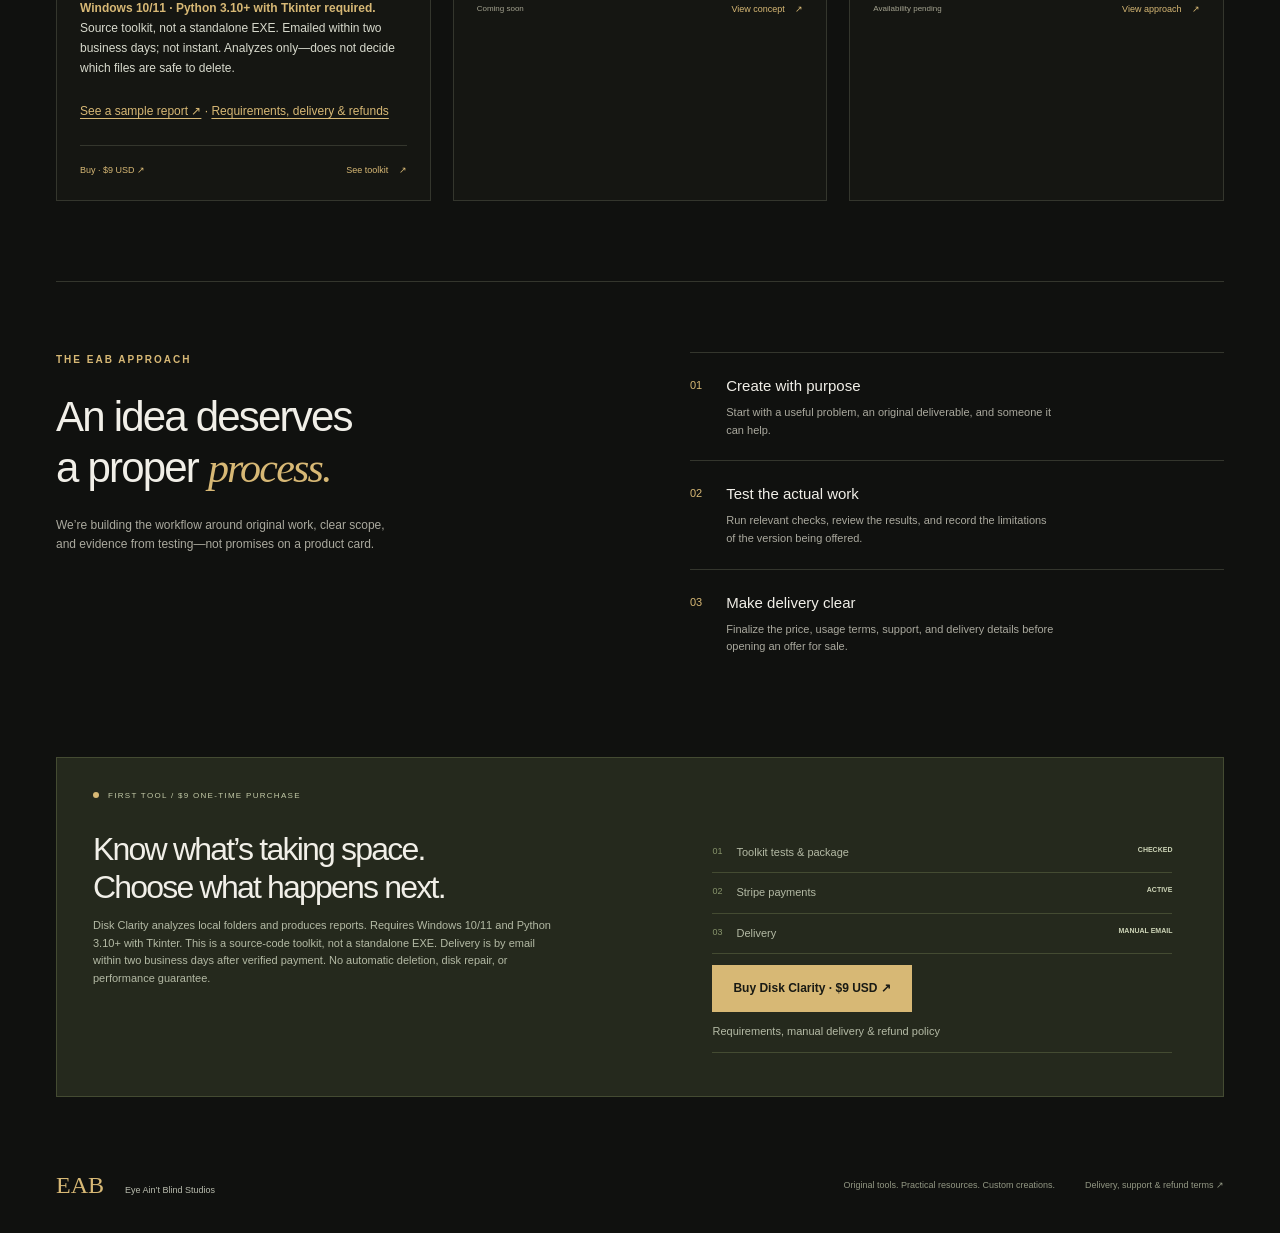
==== commit 406d7eb4: "Clarify product requirements and expose sample report after buyer review" ====
--- a/index.html
+++ b/index.html
@@ -6,7 +6,7 @@
 <div class="collection-line"><span>TOOLS WITH A PURPOSE</span><span>ROOM TO CREATE</span><span>ORIGINAL WORK</span><span>MADE WITH INTENT</span></div>
 <section id="catalog" class="catalog section"><div class="section-heading"><div><p class="eyebrow">THE FIRST COLLECTION</p><h2>From the workshop.</h2></div><p>One practical tool is ready. More original products and services are in development.</p></div><div class="catalog-controls"><div class="filters" role="group" aria-label="Filter catalog"><button class="filter active" data-filter="all" aria-pressed="true">All creations <span>3</span></button><button class="filter" data-filter="tools" aria-pressed="false">Digital tools</button><button class="filter" data-filter="guides" aria-pressed="false">Guides & resources</button><button class="filter" data-filter="services" aria-pressed="false">Services</button></div><p id="results" aria-live="polite">Showing 3 creations</p></div>
 <div class="product-grid">
-<article class="product" data-category="tools"><div class="product-art tool-art" aria-hidden="true"><div class="mini-window"><div class="window-dots"><b></b><b></b><b></b><span>DISK CLARITY</span></div><div class="file-row"><span class="folder-icon"></span><span>YOUR FOLDER</span></div><div class="inventory-line"><span>large files</span><strong>locate</strong></div><div class="inventory-line"><span>duplicates</span><strong>verify</strong></div><div class="inventory-line"><span>reports</span><strong>export</strong></div><div class="code-note">read-only · local · Python required</div></div><span class="art-index">01</span></div><div class="product-copy"><div class="product-top"><span class="category">DIGITAL TOOL</span><span class="status preview">AVAILABLE</span></div><h3>Disk Clarity Toolkit</h3><p>Find large files, oversized folders and verified duplicate candidates. Review the evidence before deciding what to archive or remove.</p><div class="product-bottom"><a class="detail-link" href="https://buy.stripe.com/dRm8wP23E9TediY2ZY8Ra00" rel="noopener noreferrer">Buy · $9 USD ↗</a><button class="detail-link" data-detail="inventory">See toolkit <span>↗</span></button></div></div></article>
+<article class="product" data-category="tools"><div class="product-art tool-art" aria-hidden="true"><div class="mini-window"><div class="window-dots"><b></b><b></b><b></b><span>DISK CLARITY</span></div><div class="file-row"><span class="folder-icon"></span><span>YOUR FOLDER</span></div><div class="inventory-line"><span>large files</span><strong>locate</strong></div><div class="inventory-line"><span>duplicates</span><strong>verify</strong></div><div class="inventory-line"><span>reports</span><strong>export</strong></div><div class="code-note">read-only · local · Python required</div></div><span class="art-index">01</span></div><div class="product-copy"><div class="product-top"><span class="category">DIGITAL TOOL</span><span class="status preview">AVAILABLE</span></div><h3>Disk Clarity Toolkit</h3><p>Find large files, oversized folders and verified duplicate candidates. Review the evidence before deciding what to archive or remove.</p><p class="purchase-facts"><strong>Windows 10/11 · Python 3.10+ with Tkinter required.</strong><br>Source toolkit, not a standalone EXE. Emailed within two business days; not instant. Analyzes only—does not decide which files are safe to delete.</p><p class="offer-evidence"><a href="sample-report.html">See a sample report ↗</a> · <a href="terms.html">Requirements, delivery & refunds</a></p><div class="product-bottom"><a class="detail-link" href="https://buy.stripe.com/dRm8wP23E9TediY2ZY8Ra00" rel="noopener noreferrer">Buy · $9 USD ↗</a><button class="detail-link" data-detail="inventory">See toolkit <span>↗</span></button></div></div></article>
 <article class="product" data-category="guides"><div class="product-art guide-art" aria-hidden="true"><div class="paper back"></div><div class="paper front"><span class="paper-logo">EAB / WORKSHEETS</span><strong>Make the<br>idea<br><em>real.</em></strong><div class="paper-lines"><i></i><i></i><i></i></div><span class="paper-footer">PRODUCT LAUNCH WORKSHEET</span></div><span class="art-index">02</span></div><div class="product-copy"><div class="product-top"><span class="category">GUIDE & RESOURCE</span><span class="status">IN DEVELOPMENT</span></div><h3>Product Launch Worksheet</h3><p>A planning worksheet for shaping a customer problem into a deliverable, a test plan, and an offer.</p><div class="product-bottom"><span>Coming soon</span><button class="detail-link" data-detail="worksheet">View concept <span>↗</span></button></div></div></article>
 <article class="product" data-category="services"><div class="product-art service-art" aria-hidden="true"><div class="service-symbol"><span>YOUR<br>IDEA.</span><i>↗</i></div><div class="service-labels"><span>SCOPE</span><span>CREATE</span><span>DELIVER</span></div><span class="art-index">03</span></div><div class="product-copy"><div class="product-top"><span class="category">CUSTOM SERVICE</span><span class="status">OFFER IN PREPARATION</span></div><h3>Custom Creation</h3><p>An upcoming service offer built around a defined brief, clear deliverables, and agreed acceptance criteria.</p><div class="product-bottom"><span>Availability pending</span><button class="detail-link" data-detail="service">View approach <span>↗</span></button></div></div></article>
 </div></section>
--- a/styles.css
+++ b/styles.css
@@ -1 +1,3 @@
 :root{--bg:#10110f;--panel:#191a16;--line:#34362d;--gold:#d7b875;--text:#f1efe8;--muted:#aaa99e}*{box-sizing:border-box}html{scroll-behavior:smooth;scroll-padding-top:32px}body{margin:0;background:var(--bg);color:var(--text);font-family:Arial,Helvetica,sans-serif;font-size:16px;line-height:1.6}a{color:inherit;text-decoration:none}button{font:inherit;cursor:pointer}button:focus-visible,a:focus-visible{outline:2px solid var(--gold);outline-offset:5px}[hidden]{display:none!important}.skip{position:absolute;top:-80px;left:15px;background:var(--gold);color:#111;padding:12px;z-index:10}.skip:focus{top:12px}.announcement{background:#d7b875;color:#171912;text-align:center;padding:9px 20px;font-size:10px;font-weight:bold;letter-spacing:2px}.announcement span{font-weight:normal;letter-spacing:0;margin-left:24px}.header,main,footer{max-width:1440px;margin:auto}.header{display:flex;align-items:center;justify-content:space-between;padding:32px 56px}.brand{display:flex;align-items:center;gap:17px}.brand>span:last-child{font-size:9px;line-height:1.7;letter-spacing:1.6px}.brand-mark{font-family:Georgia,serif;font-weight:bold;font-size:40px;letter-spacing:-5px;padding-right:5px;color:var(--gold)}.brand-mark span,.monogram span{display:inline-block;transform:translateY(-3px)}nav{display:flex;align-items:center;gap:32px;font-size:12px;color:#cdcec4}.nav-pill{border:1px solid var(--line);padding:9px 16px;border-radius:30px}.nav-pill i{display:inline-block;width:6px;height:6px;background:var(--gold);border-radius:100%;margin-left:14px}.hero{padding:64px 56px 78px;display:grid;grid-template-columns:1.15fr 1fr;gap:25px;align-items:center}.eyebrow{font-size:10px;font-weight:bold;letter-spacing:2px;color:var(--gold);margin:0 0 24px}.hero h1{font-size:clamp(52px,5.5vw,83px);line-height:1.06;letter-spacing:-4px;font-weight:500;margin:0 0 27px}em{font-family:Georgia,serif;font-weight:normal;color:var(--gold)}.intro{color:var(--muted);font-size:15px;max-width:475px;line-height:1.8}.hero-actions{display:flex;gap:28px;align-items:center;margin-top:36px}.button{display:inline-flex;justify-content:center;align-items:center;gap:34px;padding:14px 21px;border:0;font-size:12px;font-weight:bold}.primary{background:var(--gold);color:#191a14}.primary:hover{background:#ebce91}.text-link{font-size:12px;border-bottom:1px solid #555746;padding-bottom:4px}.hero-note{font-size:10px;color:#939587;margin-top:42px}.dot{display:inline-block;width:6px;height:6px;border-radius:100%;background:var(--gold);margin-right:9px}.hero-art{aspect-ratio:1;position:relative;display:grid;place-items:center;overflow:hidden;background:radial-gradient(ellipse at center,#34372955,transparent 66%)}.orbit{position:absolute;border:1px solid #5d62432e;border-radius:50%;width:75%;height:75%}.orbit-two{width:58%;height:58%}.orbit-three{width:94%;height:94%;border-style:dashed}.art-cross{position:absolute;background:#5d62431f}.horizontal{height:1px;width:100%;top:50%}.vertical{width:1px;height:100%;left:50%}.art-core{width:63%;height:63%;display:flex;align-items:center;justify-content:center;flex-direction:column;border:1px solid #6a6c493b;background:linear-gradient(145deg,#2e3023,#171912);transform:rotate(-9deg);box-shadow:24px 40px 80px #0008}.small-label{font-size:7px;letter-spacing:2px;color:#a8aa87}.monogram{font-family:Georgia,serif;font-size:clamp(80px,12vw,164px);line-height:1.5;letter-spacing:-19px;color:var(--gold);padding-right:18px;font-weight:bold}.core-rule{width:52%;height:1px;background:#8b805551;margin:0 0 22px}.bottom{font-size:6px;letter-spacing:1.3px}.art-coordinate{position:absolute;color:#747a62;font-size:7px;letter-spacing:1.2px}.top-left{top:5%;left:0}.bottom-right{bottom:5%;right:0}.floating-label{position:absolute;right:0;bottom:14%;font-size:8px;letter-spacing:1.2px;background:#22251a;border:1px solid #4d5335;padding:13px 18px}.collection-line{display:flex;justify-content:space-between;margin:0 56px;padding:21px 0;border-top:1px solid var(--line);border-bottom:1px solid var(--line);font-size:9px;letter-spacing:2px;color:#979b87}.section{padding:80px 56px}.section-heading{display:flex;justify-content:space-between;align-items:end;gap:40px}.section-heading h2,.process h2,.launch h2{font-size:42px;letter-spacing:-1.8px;line-height:1.2;font-weight:500;margin:0}.section-heading .eyebrow{margin-bottom:14px}.section-heading>p{color:var(--muted);font-size:12px;max-width:310px;margin:0 0 4px}.catalog-controls{display:flex;align-items:center;justify-content:space-between;margin:33px 0 26px}.filters{display:flex;gap:7px;flex-wrap:wrap}.filter{border:1px solid var(--line);padding:9px 14px;background:transparent;color:#b9baac;font-size:10px;border-radius:25px}.filter.active{color:#15170f;background:var(--gold);border-color:var(--gold)}.filter span{margin-left:12px;opacity:.65}#results{font-size:10px;color:#858a77}.product-grid{display:grid;grid-template-columns:repeat(3,1fr);gap:22px}.product{border:1px solid var(--line);background:#151612;overflow:hidden;transition:transform .2s,border-color .2s}.product:hover{transform:translateY(-4px);border-color:#6c7154}.product-art{height:250px;position:relative;overflow:hidden;display:grid;place-items:center}.tool-art{background:radial-gradient(circle at 40% 30%,#3c4534,#22271f)}.mini-window{width:78%;background:#141a14;border:1px solid #788b5e4d;border-radius:7px;padding:15px;box-shadow:15px 20px 25px #0003;transform:rotate(-4deg)}.window-dots{display:flex;gap:4px;align-items:center}.window-dots b{height:4px;width:4px;background:#7b8a65;border-radius:50%}.window-dots span{margin-left:auto;font-size:5px;color:#8a9a75;letter-spacing:1px}.file-row{display:flex;align-items:center;gap:12px;margin:20px 0 12px;font-size:8px;letter-spacing:1px;color:#c4ccb6}.folder-icon{width:24px;height:18px;background:#bdcb98;border-radius:2px;position:relative}.folder-icon:before{content:'';position:absolute;width:11px;height:4px;background:#bdcb98;top:-3px;left:0}.inventory-line{display:flex;justify-content:space-between;border-top:1px solid #343d2d;padding:5px 0;font:8px/1.5 monospace;color:#89967c}.inventory-line strong{color:#c9d4b4;font-weight:normal}.code-note{margin-top:7px;font:6px monospace;color:#7b886d}.art-index{position:absolute;bottom:15px;right:18px;font:10px monospace;color:#aeb79b88}.guide-art{background:#494137}.paper{position:absolute;width:150px;height:195px;box-shadow:10px 14px 20px #0004}.paper.back{background:#a88b60;transform:rotate(9deg) translate(19px,0)}.paper.front{background:#e9ddbd;transform:rotate(-7deg);color:#30301e;padding:20px}.paper-logo{font-size:5px;letter-spacing:1px}.paper strong{display:block;font-size:24px;line-height:1.05;margin-top:15px;letter-spacing:-1px}.paper strong em{color:#626744}.paper-lines{margin-top:13px}.paper-lines i{display:block;height:1px;background:#b4b092;margin-top:6px}.paper-footer{display:block;font-size:4px;letter-spacing:.8px;margin-top:14px}.service-art{background:radial-gradient(ellipse at top left,#505241,#282a22)}.service-symbol{width:165px;height:145px;display:flex;justify-content:space-between;border:1px solid #989f6e88;transform:rotate(-6deg);padding:20px;color:#dbd9ac}.service-symbol span{font-size:27px;font-weight:bold;line-height:1.1;letter-spacing:-1px}.service-symbol i{align-self:end;font-size:55px;font-style:normal;line-height:1}.service-labels{position:absolute;bottom:23px;display:flex;gap:15px;font-size:5px;letter-spacing:2px;color:#aeb397}.product-copy{padding:23px}.product-top{display:flex;justify-content:space-between;align-items:center;gap:8px}.category{font-size:7px;color:#acb58f;letter-spacing:1px}.status{font-size:6px;letter-spacing:.5px;border:1px solid #4b4d3c;color:#c3bea1;padding:3px 6px;display:inline-block}.preview{background:#444c2d;color:#e0e6be;border-color:#5c663f}.product h3{font-size:22px;letter-spacing:-.7px;margin:14px 0 10px;font-weight:500}.product-copy>p{font-size:11px;color:var(--muted);line-height:1.8;min-height:60px;margin-bottom:23px}.product-bottom{border-top:1px solid var(--line);padding-top:17px;display:flex;justify-content:space-between;align-items:center;gap:8px;font-size:8px;color:#a3a28f}.detail-link{font-size:9px;background:none;border:0;padding:0;color:var(--gold)}.detail-link span{margin-left:8px}.process{display:grid;grid-template-columns:1fr 1fr;gap:100px;border-top:1px solid var(--line);margin:0 56px;padding:70px 0}.process>div>p:last-child{font-size:12px;color:var(--muted);max-width:350px;margin-top:23px}.process ol{list-style:none;padding:0;margin:0}.process li{display:flex;gap:24px;border-top:1px solid var(--line);padding:21px 0}.process li>span{font-size:11px;color:var(--gold);padding-top:3px}.process li h3{font-size:15px;margin:0 0 6px;font-weight:500}.process li p{font-size:11px;color:var(--muted);margin:0;max-width:330px}.launch{background:#25291d;border:1px solid #444b32;margin:10px 56px 72px;padding:32px 36px}.launch-top{font-size:8px;letter-spacing:1.3px;color:#c4cba8}.launch-body{display:grid;grid-template-columns:1.2fr 1fr;gap:50px;margin-top:27px}.launch h2{font-size:32px}.launch-body>div>p{font-size:11px;color:#b4baa5;max-width:460px}.launch-checks{padding-top:3px}.launch-checks p{display:flex;gap:14px;border-bottom:1px solid #444b32;padding-bottom:11px;font-size:10px}.launch-checks p>span{color:#87946b;font-size:9px}.launch-checks b{margin-left:auto;font-size:7px;color:#cdd4b7;white-space:nowrap}.launch-checks>.text-link{display:inline-block;margin-top:13px;color:var(--gold)}footer{padding:0 56px 32px;display:flex;align-items:center;gap:30px;font-size:9px;color:#939884}.footer-brand{font:24px Georgia,serif;color:var(--gold);white-space:nowrap}.footer-brand span{font:9px Arial,sans-serif;color:#b9bcae;margin-left:15px}footer>p{margin-left:auto}footer>a:last-child{font-size:9px}dialog{color:var(--text);background:#1b1e16;border:1px solid #5f6743;max-width:620px;width:calc(100% - 36px);padding:32px;box-shadow:0 25px 100px #0008}dialog::backdrop{background:#000b;backdrop-filter:blur(5px)}.dialog-header{display:flex;justify-content:space-between;align-items:center}.dialog-header .eyebrow{margin:0}.dialog-header button{background:none;border:0;color:var(--gold);font-size:26px}dialog h2{font-size:36px;line-height:1.2;letter-spacing:-1px;margin:16px 0}dialog p,dialog li{font-size:13px;color:#bdc1af}dialog ul{padding-left:18px}dialog li{margin:10px 0}dialog .status{margin-top:24px}.dialog-notice{border-top:1px solid var(--line);padding-top:18px;margin-top:22px}dialog .button{margin-top:12px}@media(min-width:1500px){.hero-art{max-height:500px}}@media(max-width:950px){.header{padding:25px 28px}.hero{padding:40px 28px 55px}.hero h1{font-size:60px}.section{padding:60px 28px}.collection-line{margin:0 28px}.product-grid{gap:12px}.product-copy{padding:17px}.product-art{height:205px}.product h3{font-size:19px}.product-top{align-items:start;flex-direction:column}.process{margin:0 28px;gap:45px}.launch{margin:0 28px 55px;padding:25px}.launch-body{gap:25px}footer{padding:0 28px 30px;flex-wrap:wrap}footer>p{margin-left:0}.product-copy>p{min-height:80px}}@media(max-width:650px){.announcement{font-size:7px;letter-spacing:1px}.announcement span{display:block;margin:3px 0 0}.header{padding:22px}.brand-mark{font-size:32px}.brand>span:last-child{font-size:7px}nav{gap:16px}nav>a:nth-child(2){display:none}.nav-pill{padding:6px 10px;font-size:9px}.nav-pill i{margin-left:5px}.hero{grid-template-columns:1fr;padding:40px 22px 25px;gap:10px}.hero h1{font-size:59px;letter-spacing:-3px}.eyebrow{font-size:8px}.intro{font-size:13px}.hero-art{width:95%;max-width:390px;justify-self:center}.hero-note{margin-top:28px}.hero-actions{gap:20px}.hero-actions .text-link{font-size:10px}.hero .button{font-size:11px}.monogram{font-size:125px}.collection-line{margin:0 22px;gap:16px;flex-wrap:wrap;justify-content:start;font-size:7px}.collection-line span{width:45%}.section{padding:45px 22px}.section-heading{display:block}.section-heading h2,.process h2{font-size:35px}.section-heading>p{margin-top:15px;max-width:100%;font-size:11px}.catalog-controls{display:block;margin:25px 0 16px}.filter{font-size:9px;padding:8px 11px}#results{margin:12px 0}.product-grid{grid-template-columns:1fr;gap:22px}.product-art{height:265px}.mini-window{width:67%}.product-copy{padding:24px}.product h3{font-size:25px}.product-top{flex-direction:row;align-items:center}.product-copy>p{font-size:13px;min-height:0}.category{font-size:8px}.status{font-size:7px}.product-bottom{font-size:10px}.detail-link{font-size:11px}.process{grid-template-columns:1fr;margin:0 22px;padding:42px 0;gap:24px}.process>div>p:last-child{max-width:none}.process li p{font-size:12px}.launch{margin:0 22px 40px;padding:23px}.launch-top{font-size:7px}.launch-body{grid-template-columns:1fr;gap:15px}.launch h2{font-size:29px}.launch-body>div>p{font-size:12px}.launch-checks p{font-size:9px}footer{display:block;padding:0 22px 26px}footer>p{font-size:10px;margin:14px 0}.footer-brand{font-size:28px}dialog{padding:23px}dialog h2{font-size:30px}}@media(prefers-reduced-motion:reduce){html{scroll-behavior:auto}.product{transition:none}.product:hover{transform:none}}
+
+.product-copy>p.purchase-facts{min-height:0;font-size:12px;line-height:1.65;border-top:1px solid var(--line);padding-top:14px;color:#d8dacd}.purchase-facts strong{color:var(--gold)}.product-copy>p.offer-evidence{min-height:0;font-size:12px;line-height:1.7;color:var(--gold)}.offer-evidence a{text-decoration:underline;text-underline-offset:3px}
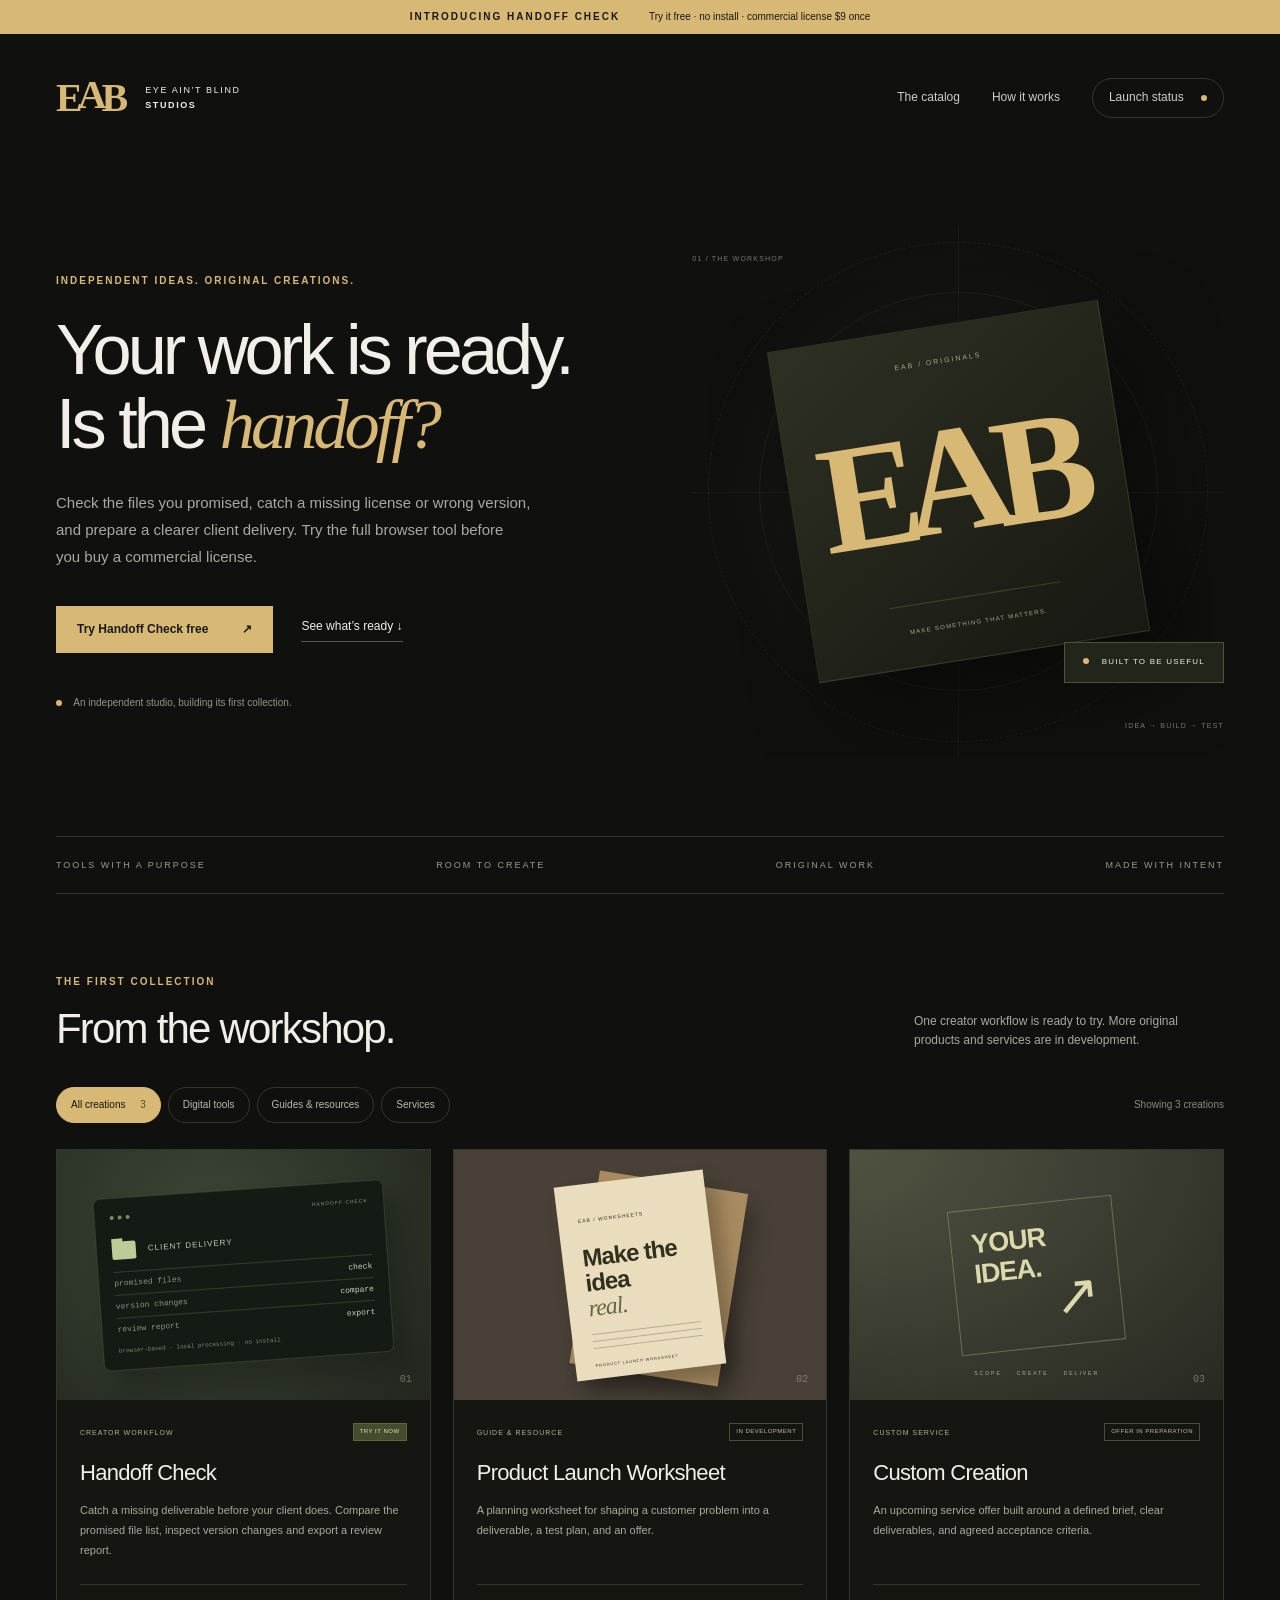
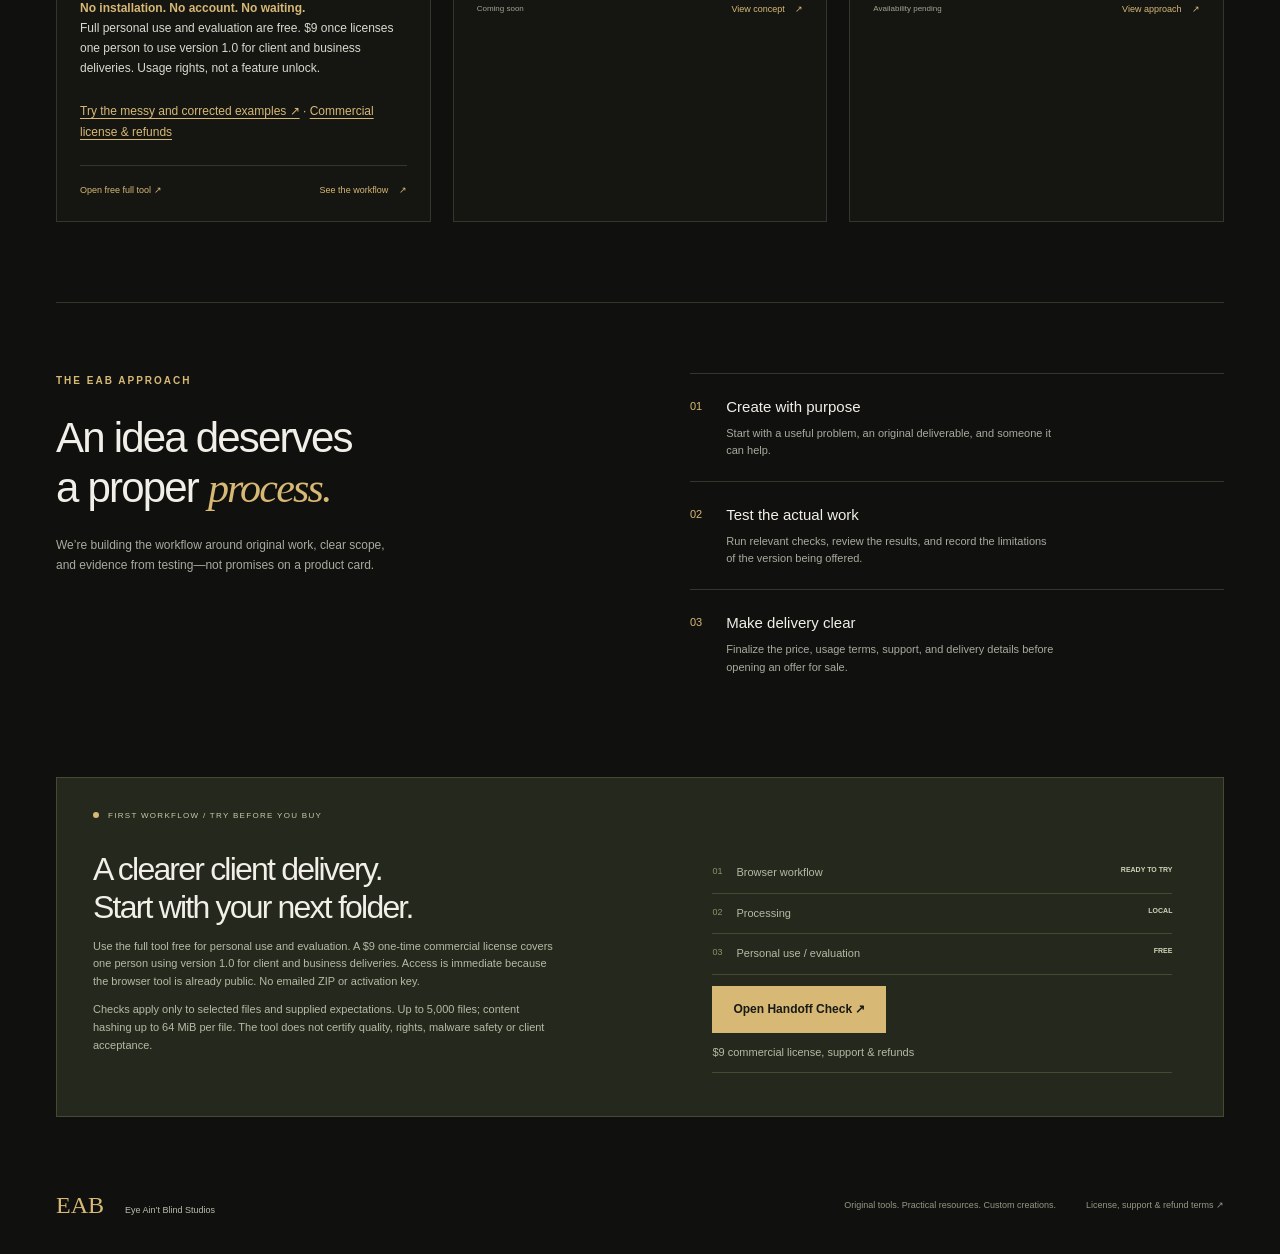
==== commit 785eda45: "Feature browser-based Handoff Check with free evaluation and commercial license" ====
--- a/index.html
+++ b/index.html
@@ -1,17 +1,17 @@
 <!doctype html>
-<html lang="en"><head><meta charset="utf-8"><meta name="viewport" content="width=device-width,initial-scale=1"><meta name="description" content="Explore original digital tools, practical guides and custom creation services from Eye Ain’t Blind Studios. Explore the Disk Clarity Toolkit and upcoming original creations."><meta name="theme-color" content="#10110f"><title>EAB Studios — Original Tools & Custom Creations</title><link rel="stylesheet" href="styles.css"><script src="catalog.js" defer></script></head>
-<body><a class="skip" href="#catalog">Skip to catalog</a><div class="announcement">INTRODUCING DISK CLARITY <span>$9 once · Windows + Python · manual email delivery</span></div>
+<html lang="en"><head><meta charset="utf-8"><meta name="viewport" content="width=device-width,initial-scale=1"><meta name="description" content="Explore original digital tools, practical guides and custom creation services from Eye Ain’t Blind Studios. Try Handoff Check for missing deliverables, version comparison and review reports. No installation."><meta name="theme-color" content="#10110f"><title>EAB Studios — Original Tools & Custom Creations</title><link rel="stylesheet" href="styles.css"><script src="catalog.js" defer></script></head>
+<body><a class="skip" href="#catalog">Skip to catalog</a><div class="announcement">INTRODUCING HANDOFF CHECK <span>Try it free · no install · commercial license $9 once</span></div>
 <header class="header"><a class="brand" href="#" aria-label="EAB Studios home"><span class="brand-mark">E<span>A</span>B</span><span>EYE AIN’T BLIND<br><b>STUDIOS</b></span></a><nav aria-label="Main navigation"><a href="#catalog">The catalog</a><a href="#process">How it works</a><a class="nav-pill" href="#launch">Launch status <i></i></a></nav></header>
-<main><section class="hero"><div class="hero-copy"><p class="eyebrow">INDEPENDENT IDEAS. ORIGINAL CREATIONS.</p><h1>Useful things.<br>Built with <em>vision.</em></h1><p class="intro">Digital tools, practical resources, and custom work from Eye Ain’t Blind Studios. Explore what’s in the workshop—and what’s coming next.</p><div class="hero-actions"><a class="button primary" href="#catalog">Explore the catalog <span>↗</span></a><a class="text-link" href="#launch">See what’s ready <span>↓</span></a></div><div class="hero-note"><span class="dot"></span> An independent studio, building its first collection.</div></div><div class="hero-art" aria-hidden="true"><div class="orbit orbit-one"></div><div class="orbit orbit-two"></div><div class="orbit orbit-three"></div><div class="art-cross horizontal"></div><div class="art-cross vertical"></div><div class="art-core"><span class="small-label">EAB / ORIGINALS</span><div class="monogram">E<span>A</span>B</div><span class="core-rule"></span><span class="small-label bottom">MAKE SOMETHING THAT MATTERS.</span></div><span class="art-coordinate top-left">01 / THE WORKSHOP</span><span class="art-coordinate bottom-right">IDEA → BUILD → TEST</span><div class="floating-label"><span class="dot"></span> BUILT TO BE USEFUL</div></div></section>
+<main><section class="hero"><div class="hero-copy"><p class="eyebrow">INDEPENDENT IDEAS. ORIGINAL CREATIONS.</p><h1>Your work is ready.<br>Is the <em>handoff?</em></h1><p class="intro">Check the files you promised, catch a missing license or wrong version, and prepare a clearer client delivery. Try the full browser tool before you buy a commercial license.</p><div class="hero-actions"><a class="button primary" href="handoff.html">Try Handoff Check free <span>↗</span></a><a class="text-link" href="#launch">See what’s ready <span>↓</span></a></div><div class="hero-note"><span class="dot"></span> An independent studio, building its first collection.</div></div><div class="hero-art" aria-hidden="true"><div class="orbit orbit-one"></div><div class="orbit orbit-two"></div><div class="orbit orbit-three"></div><div class="art-cross horizontal"></div><div class="art-cross vertical"></div><div class="art-core"><span class="small-label">EAB / ORIGINALS</span><div class="monogram">E<span>A</span>B</div><span class="core-rule"></span><span class="small-label bottom">MAKE SOMETHING THAT MATTERS.</span></div><span class="art-coordinate top-left">01 / THE WORKSHOP</span><span class="art-coordinate bottom-right">IDEA → BUILD → TEST</span><div class="floating-label"><span class="dot"></span> BUILT TO BE USEFUL</div></div></section>
 <div class="collection-line"><span>TOOLS WITH A PURPOSE</span><span>ROOM TO CREATE</span><span>ORIGINAL WORK</span><span>MADE WITH INTENT</span></div>
-<section id="catalog" class="catalog section"><div class="section-heading"><div><p class="eyebrow">THE FIRST COLLECTION</p><h2>From the workshop.</h2></div><p>One practical tool is ready. More original products and services are in development.</p></div><div class="catalog-controls"><div class="filters" role="group" aria-label="Filter catalog"><button class="filter active" data-filter="all" aria-pressed="true">All creations <span>3</span></button><button class="filter" data-filter="tools" aria-pressed="false">Digital tools</button><button class="filter" data-filter="guides" aria-pressed="false">Guides & resources</button><button class="filter" data-filter="services" aria-pressed="false">Services</button></div><p id="results" aria-live="polite">Showing 3 creations</p></div>
+<section id="catalog" class="catalog section"><div class="section-heading"><div><p class="eyebrow">THE FIRST COLLECTION</p><h2>From the workshop.</h2></div><p>One creator workflow is ready to try. More original products and services are in development.</p></div><div class="catalog-controls"><div class="filters" role="group" aria-label="Filter catalog"><button class="filter active" data-filter="all" aria-pressed="true">All creations <span>3</span></button><button class="filter" data-filter="tools" aria-pressed="false">Digital tools</button><button class="filter" data-filter="guides" aria-pressed="false">Guides & resources</button><button class="filter" data-filter="services" aria-pressed="false">Services</button></div><p id="results" aria-live="polite">Showing 3 creations</p></div>
 <div class="product-grid">
-<article class="product" data-category="tools"><div class="product-art tool-art" aria-hidden="true"><div class="mini-window"><div class="window-dots"><b></b><b></b><b></b><span>DISK CLARITY</span></div><div class="file-row"><span class="folder-icon"></span><span>YOUR FOLDER</span></div><div class="inventory-line"><span>large files</span><strong>locate</strong></div><div class="inventory-line"><span>duplicates</span><strong>verify</strong></div><div class="inventory-line"><span>reports</span><strong>export</strong></div><div class="code-note">read-only · local · Python required</div></div><span class="art-index">01</span></div><div class="product-copy"><div class="product-top"><span class="category">DIGITAL TOOL</span><span class="status preview">AVAILABLE</span></div><h3>Disk Clarity Toolkit</h3><p>Find large files, oversized folders and verified duplicate candidates. Review the evidence before deciding what to archive or remove.</p><p class="purchase-facts"><strong>Windows 10/11 · Python 3.10+ with Tkinter required.</strong><br>Source toolkit, not a standalone EXE. Emailed within two business days; not instant. Analyzes only—does not decide which files are safe to delete.</p><p class="offer-evidence"><a href="sample-report.html">See a sample report ↗</a> · <a href="terms.html">Requirements, delivery & refunds</a></p><div class="product-bottom"><a class="detail-link" href="https://buy.stripe.com/dRm8wP23E9TediY2ZY8Ra00" rel="noopener noreferrer">Buy · $9 USD ↗</a><button class="detail-link" data-detail="inventory">See toolkit <span>↗</span></button></div></div></article>
+<article class="product" data-category="tools"><div class="product-art tool-art" aria-hidden="true"><div class="mini-window"><div class="window-dots"><b></b><b></b><b></b><span>HANDOFF CHECK</span></div><div class="file-row"><span class="folder-icon"></span><span>CLIENT DELIVERY</span></div><div class="inventory-line"><span>promised files</span><strong>check</strong></div><div class="inventory-line"><span>version changes</span><strong>compare</strong></div><div class="inventory-line"><span>review report</span><strong>export</strong></div><div class="code-note">browser-based · local processing · no install</div></div><span class="art-index">01</span></div><div class="product-copy"><div class="product-top"><span class="category">CREATOR WORKFLOW</span><span class="status preview">TRY IT NOW</span></div><h3>Handoff Check</h3><p>Catch a missing deliverable before your client does. Compare the promised file list, inspect version changes and export a review report.</p><p class="purchase-facts"><strong>No installation. No account. No waiting.</strong><br>Full personal use and evaluation are free. $9 once licenses one person to use version 1.0 for client and business deliveries. Usage rights, not a feature unlock.</p><p class="offer-evidence"><a href="handoff.html">Try the messy and corrected examples ↗</a> · <a href="handoff-terms.html">Commercial license & refunds</a></p><div class="product-bottom"><a class="detail-link" href="handoff.html">Open free full tool ↗</a><button class="detail-link" data-detail="inventory">See the workflow <span>↗</span></button></div></div></article>
 <article class="product" data-category="guides"><div class="product-art guide-art" aria-hidden="true"><div class="paper back"></div><div class="paper front"><span class="paper-logo">EAB / WORKSHEETS</span><strong>Make the<br>idea<br><em>real.</em></strong><div class="paper-lines"><i></i><i></i><i></i></div><span class="paper-footer">PRODUCT LAUNCH WORKSHEET</span></div><span class="art-index">02</span></div><div class="product-copy"><div class="product-top"><span class="category">GUIDE & RESOURCE</span><span class="status">IN DEVELOPMENT</span></div><h3>Product Launch Worksheet</h3><p>A planning worksheet for shaping a customer problem into a deliverable, a test plan, and an offer.</p><div class="product-bottom"><span>Coming soon</span><button class="detail-link" data-detail="worksheet">View concept <span>↗</span></button></div></div></article>
 <article class="product" data-category="services"><div class="product-art service-art" aria-hidden="true"><div class="service-symbol"><span>YOUR<br>IDEA.</span><i>↗</i></div><div class="service-labels"><span>SCOPE</span><span>CREATE</span><span>DELIVER</span></div><span class="art-index">03</span></div><div class="product-copy"><div class="product-top"><span class="category">CUSTOM SERVICE</span><span class="status">OFFER IN PREPARATION</span></div><h3>Custom Creation</h3><p>An upcoming service offer built around a defined brief, clear deliverables, and agreed acceptance criteria.</p><div class="product-bottom"><span>Availability pending</span><button class="detail-link" data-detail="service">View approach <span>↗</span></button></div></div></article>
 </div></section>
 <section id="process" class="process section"><div><p class="eyebrow">THE EAB APPROACH</p><h2>An idea deserves<br>a proper <em>process.</em></h2><p>We’re building the workflow around original work, clear scope, and evidence from testing—not promises on a product card.</p></div><ol><li><span>01</span><div><h3>Create with purpose</h3><p>Start with a useful problem, an original deliverable, and someone it can help.</p></div></li><li><span>02</span><div><h3>Test the actual work</h3><p>Run relevant checks, review the results, and record the limitations of the version being offered.</p></div></li><li><span>03</span><div><h3>Make delivery clear</h3><p>Finalize the price, usage terms, support, and delivery details before opening an offer for sale.</p></div></li></ol></section>
-<section id="launch" class="launch section"><div class="launch-top"><span class="dot"></span><span>FIRST TOOL / $9 ONE-TIME PURCHASE</span></div><div class="launch-body"><div><h2>Know what’s taking space.<br>Choose what happens next.</h2><p>Disk Clarity analyzes local folders and produces reports. Requires Windows 10/11 and Python 3.10+ with Tkinter. This is a source-code toolkit, not a standalone EXE. Delivery is by email within two business days after verified payment. No automatic deletion, disk repair, or performance guarantee.</p></div><div class="launch-checks"><p><span>01</span> Toolkit tests & package <b>CHECKED</b></p><p><span>02</span> Stripe payments <b>ACTIVE</b></p><p><span>03</span> Delivery <b>MANUAL EMAIL</b></p><a class="button primary" href="https://buy.stripe.com/dRm8wP23E9TediY2ZY8Ra00" rel="noopener noreferrer">Buy Disk Clarity · $9 USD ↗</a><p><a href="terms.html">Requirements, manual delivery & refund policy</a></p></div></div></section></main>
-<footer><a class="footer-brand" href="#">EAB <span>Eye Ain’t Blind Studios</span></a><p>Original tools. Practical resources. Custom creations.</p><a href="terms.html">Delivery, support & refund terms ↗</a></footer>
-<dialog id="product-dialog" aria-labelledby="dialog-title"><div class="dialog-header"><span class="eyebrow">EAB / PRODUCT NOTES</span><button id="close-dialog" aria-label="Close product details">×</button></div><p id="dialog-status" class="status"></p><h2 id="dialog-title"></h2><p id="dialog-description"></p><ul id="dialog-points"></ul><p id="dialog-notice" class="dialog-notice"></p><a id="dialog-checkout" class="button primary" href="#" hidden>Buy toolkit · $9 USD ↗</a><p><a href="terms.html">Read delivery, requirements, license and refund terms</a></p><button class="button primary" id="dialog-done">Back to catalog</button></dialog>
+<section id="launch" class="launch section"><div class="launch-top"><span class="dot"></span><span>FIRST WORKFLOW / TRY BEFORE YOU BUY</span></div><div class="launch-body"><div><h2>A clearer client delivery.<br>Start with your next folder.</h2><p>Use the full tool free for personal use and evaluation. A $9 one-time commercial license covers one person using version 1.0 for client and business deliveries. Access is immediate because the browser tool is already public. No emailed ZIP or activation key.</p><p>Checks apply only to selected files and supplied expectations. Up to 5,000 files; content hashing up to 64 MiB per file. The tool does not certify quality, rights, malware safety or client acceptance.</p></div><div class="launch-checks"><p><span>01</span> Browser workflow <b>READY TO TRY</b></p><p><span>02</span> Processing <b>LOCAL</b></p><p><span>03</span> Personal use / evaluation <b>FREE</b></p><a class="button primary" href="handoff.html">Open Handoff Check ↗</a><p><a href="handoff-terms.html">$9 commercial license, support & refunds</a></p></div></div></section></main>
+<footer><a class="footer-brand" href="#">EAB <span>Eye Ain’t Blind Studios</span></a><p>Original tools. Practical resources. Custom creations.</p><a href="handoff-terms.html">License, support & refund terms ↗</a></footer>
+<dialog id="product-dialog" aria-labelledby="dialog-title"><div class="dialog-header"><span class="eyebrow">EAB / PRODUCT NOTES</span><button id="close-dialog" aria-label="Close product details">×</button></div><p id="dialog-status" class="status"></p><h2 id="dialog-title"></h2><p id="dialog-description"></p><ul id="dialog-points"></ul><p id="dialog-notice" class="dialog-notice"></p><a id="dialog-checkout" class="button primary" href="#" hidden>Commercial license · $9 USD ↗</a><p><a href="handoff-terms.html">Read the commercial license and refund terms</a></p><button class="button primary" id="dialog-done">Back to catalog</button></dialog>
 </body></html>
